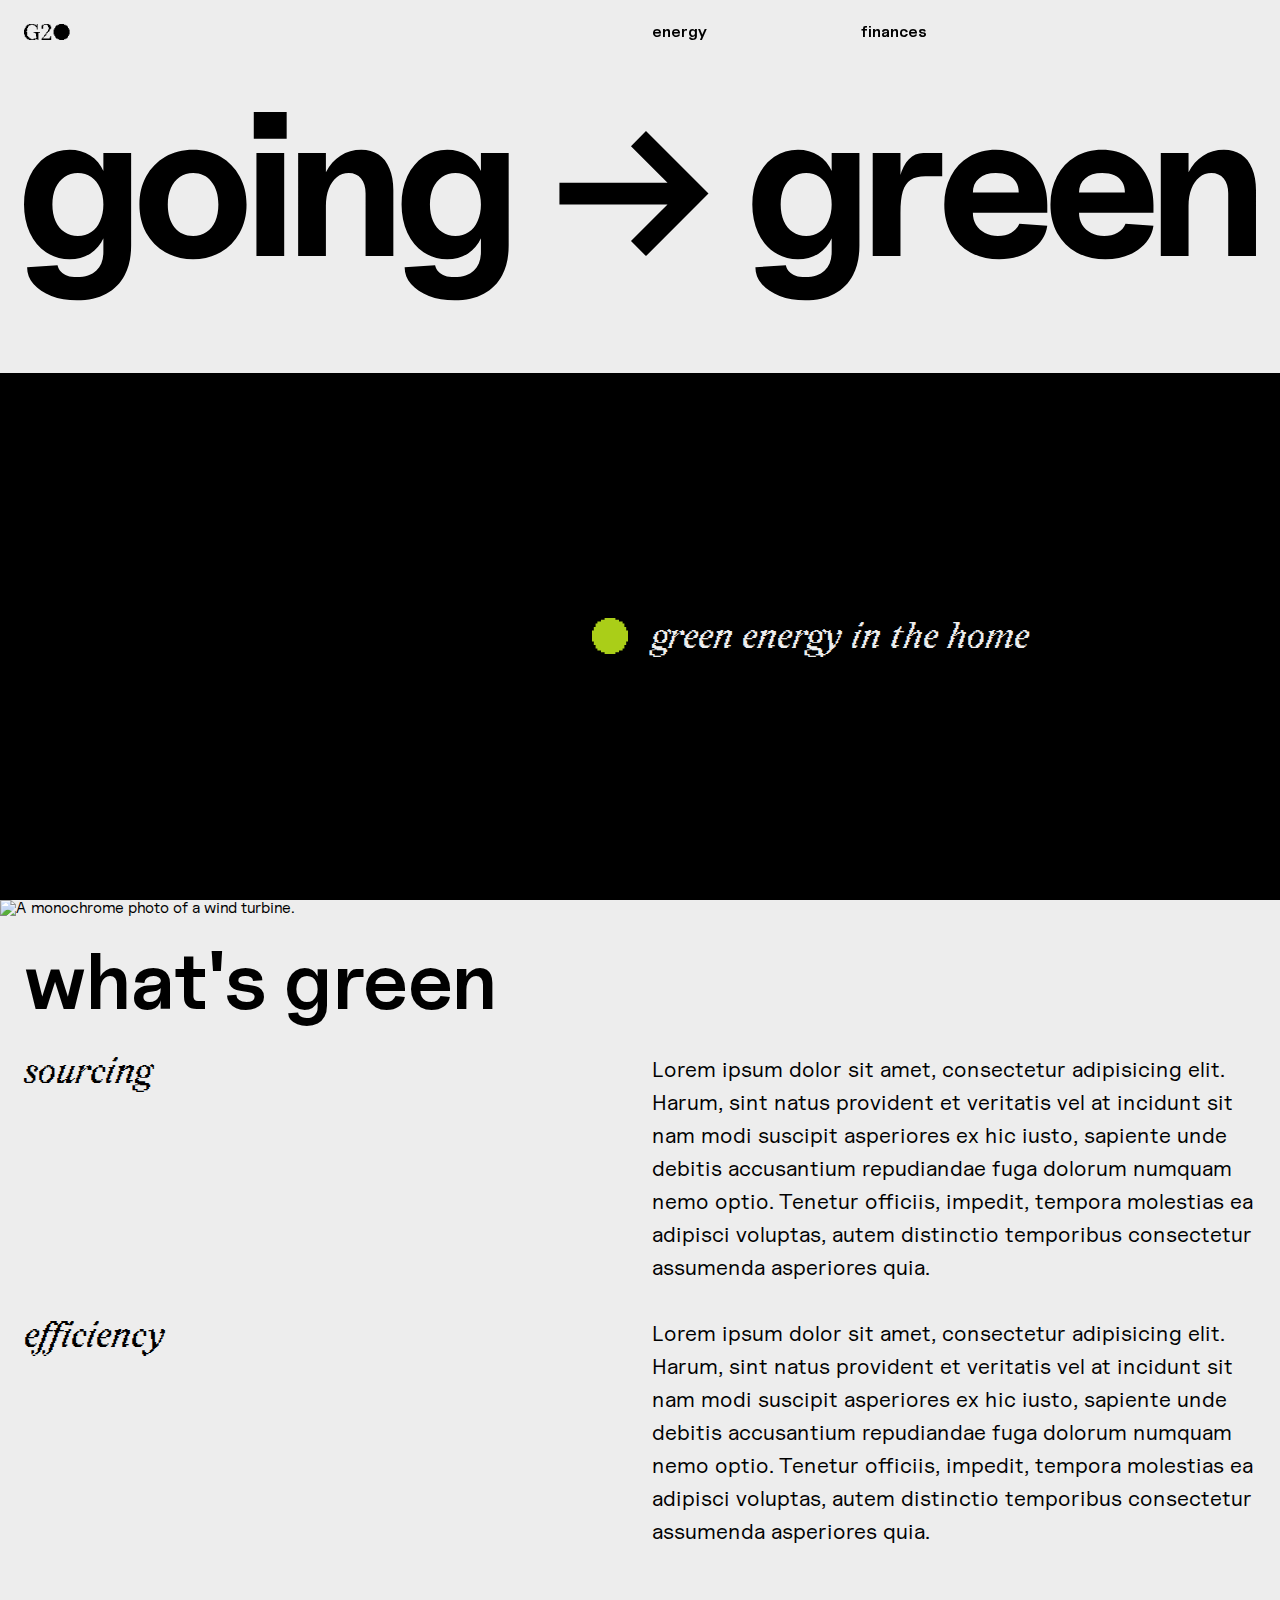
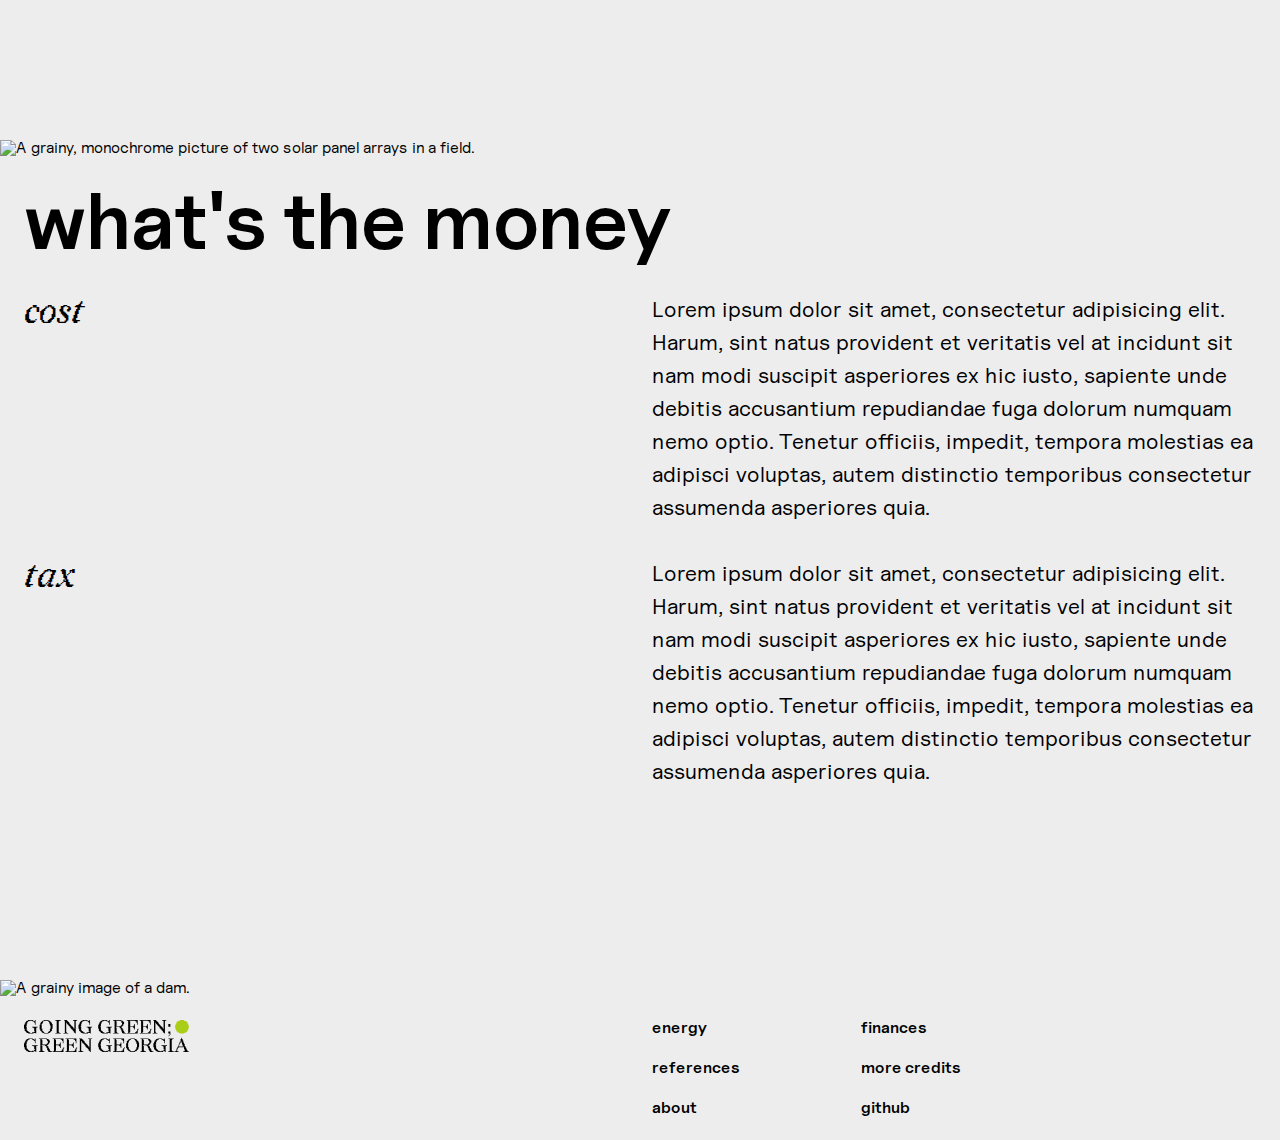
==== index.html @ 4019971b "Completed Landing Design" ====
<!DOCTYPE html>
<html lang="en">
<head>
    <meta charset="UTF-8">
    <meta http-equiv="X-UA-Compatible" content="IE=edge">
    <meta name="viewport" content="width=device-width, initial-scale=1.0">
    <link rel="shortcut icon" type="image/png" sizes="32x32" href="favicon/favicon-32.png">
    <link rel="shortcut icon" type="image/png" sizes="16x16" href="favicon/favicon-16.png">
    <link rel="shortcut icon" href="favicon/favicon.ico" type="image/x-icon">
    <link rel="stylesheet" href="style.css">
    <title>G2</title>
</head>
<body>
    <header>
        <nav>
            <ul role="list">
                <li>
                    <div><a href="index.html">
                        <span class="visually-hidden">G2</span>
                        <svg width="57" height="20" viewBox="0 0 57 20" fill="none" xmlns="http://www.w3.org/2000/svg" class="nav-logo nav-fixed">
                            <path d="M44 0H50V1H52V2H54V3H55V5H56V7H57V13H56V15H55V17H54V18H52V19H50V20H44V19H42V18H40V17H39V15H38V13H37V7H38V5H39V3H40V2H42V1H44V0Z" fill="black"/>
                            <path d="M14.0055 19V20H6.00236V19H4.00158V18H3.00118V17H2.00079V16H1.00039V13H0V7H1.00039V5H2.00079V3H3.00118V2H4.00158V1H6.00236V0H13.0051V1H15.0059V2H16.0063V0H17.0067V7H16.0063V4H15.0059V3H14.0055V2H12.0047V1H8.00315V2H6.00236V3H5.00197V5H4.00158V9H3.00118V10H4.00158V15H5.00197V16H6.00236V17H7.00276V18H9.00355V19H12.0047V18H15.0059V17H16.0063V16H15.0059V12H14.0055V11H12.0047V10H20.0079V11H18.0071V20H17.0067V19H14.0055Z" fill="black"/>
                            <path d="M34 15V20H21.9953V18H22.9957V17H23.9961V16H24.9965V14H25.9968V13H26.9972V12H27.9976V10H28.998V9H29.9984V7H30.9988V4H29.9984V2H28.998V1H24.9965V2H23.9961V6H21.9953V2H22.9957V1H24.9965V0H30.9988V1H32.9996V3H34V6H32.9996V7H31.9992V9H30.9988V10H29.9984V11H28.998V12H27.9976V14H26.9972V15H25.9968V16H24.9965V17H23.9961V18H31.9992V17H32.9996V15H34Z" fill="black"/>
                        </svg>
                    </a></div>
                </li>
                <li>
                    <div><a href="energy/index.html" class="nav-link nav-fixed">energy</a></div>
                </li>
                <li>
                    <div><a href="finances/index.html" class="nav-link nav-fixed">finances</a></div>
                </li>
            </ul>
        </nav>
    </header>
    <main>
        <section class="hero">
            <div class="landing-hero-heading">
                <h1 class="visually-hidden">going green</h1>
                <svg width="1552" height="238" viewBox="0 0 1552 238" fill="none" xmlns="http://www.w3.org/2000/svg">
                    <path d="M66.5637 237.246C54.6495 237.246 43.9441 235.433 34.4473 231.807C24.9506 228.181 17.4395 223.174 11.9141 216.785C6.5614 210.569 3.88504 203.49 3.88504 195.547L42.2174 192.957C43.0808 196.41 44.5484 199.173 46.6205 201.245C48.6925 203.49 51.3688 205.13 54.6495 206.166C57.9302 207.375 61.9016 207.979 66.5637 207.979C77.0964 207.979 85.2982 205.216 91.1689 199.691C97.0396 194.166 99.975 186.309 99.975 176.122V51.8005H134.94V168.352C134.94 182.856 132.264 195.202 126.911 205.389C121.559 215.749 113.788 223.606 103.601 228.958C93.4136 234.484 81.0678 237.246 66.5637 237.246ZM57.4986 185.446C46.4478 185.446 36.5194 182.51 27.7133 176.64C19.0799 170.769 12.2595 162.567 7.25207 152.035C2.41736 141.502 0 129.674 0 116.551C0 103.256 2.41736 91.4279 7.25207 81.0678C12.2595 70.535 19.0799 62.3333 27.7133 56.4626C36.5194 50.5918 46.4478 47.6565 57.4986 47.6565C67.3407 47.6565 75.9741 50.0738 83.3988 54.9085C90.8236 59.5706 96.5216 66.391 100.493 75.3698C104.464 84.1758 106.45 94.4496 106.45 106.191V126.911C106.45 138.653 104.464 149.013 100.493 157.992C96.5216 166.798 90.8236 173.618 83.3988 178.453C75.9741 183.115 67.3407 185.446 57.4986 185.446ZM67.8587 156.179C74.2474 156.179 79.8591 154.538 84.6938 151.258C89.5286 147.977 93.2409 143.315 95.8309 137.271C98.5936 131.228 99.975 124.321 99.975 116.551C99.975 108.781 98.5936 101.874 95.8309 95.831C93.2409 89.7876 89.5286 85.1255 84.6938 81.8448C79.8591 78.5641 74.2474 76.9238 67.8587 76.9238C61.4699 76.9238 55.8582 78.5641 51.0235 81.8448C46.1888 85.1255 42.3901 89.7876 39.6274 95.831C37.0374 101.874 35.7424 108.781 35.7424 116.551C35.7424 124.321 37.0374 131.228 39.6274 137.271C42.3901 143.315 46.1888 147.977 51.0235 151.258C55.8582 154.538 61.4699 156.179 67.8587 156.179Z" fill="black"/>
                    <path d="M212.985 185.446C200.035 185.446 188.38 182.51 178.02 176.64C167.832 170.769 159.803 162.654 153.932 152.294C148.234 141.761 145.385 129.847 145.385 116.551C145.385 103.256 148.234 91.4279 153.932 81.0678C159.803 70.535 167.832 62.3333 178.02 56.4626C188.38 50.5918 200.035 47.6565 212.985 47.6565C225.935 47.6565 237.504 50.5918 247.691 56.4626C257.879 62.3333 265.822 70.535 271.52 81.0678C277.39 91.4279 280.326 103.256 280.326 116.551C280.326 129.847 277.39 141.761 271.52 152.294C265.822 162.654 257.879 170.769 247.691 176.64C237.504 182.51 225.935 185.446 212.985 185.446ZM212.985 156.179C219.374 156.179 224.986 154.538 229.82 151.258C234.655 147.977 238.367 143.401 240.957 137.53C243.547 131.487 244.842 124.494 244.842 116.551C244.842 104.464 241.907 94.8813 236.036 87.8019C230.338 80.5498 222.655 76.9238 212.985 76.9238C206.596 76.9238 200.985 78.5641 196.15 81.8448C191.315 85.1255 187.603 89.7876 185.013 95.831C182.423 101.702 181.128 108.608 181.128 116.551C181.128 128.638 183.977 138.307 189.675 145.559C195.546 152.639 203.316 156.179 212.985 156.179Z" fill="black"/>
                    <path d="M292.802 51.8005H327.768V181.302H292.802V51.8005ZM289.435 0H330.876V33.6703H289.435V0Z" fill="black"/>
                    <path d="M430.294 102.824C430.294 94.7086 428.395 88.4062 424.596 83.9168C420.798 79.2548 415.617 76.9238 409.056 76.9238C403.358 76.9238 398.351 78.6505 394.034 82.1038C389.717 85.5572 386.35 90.3919 383.933 96.608C381.515 102.824 380.307 110.076 380.307 118.364L373.573 105.414C373.573 94.5359 375.817 84.6938 380.307 75.8878C384.796 67.0817 390.926 60.1749 398.696 55.1676C406.466 50.1602 415.186 47.6565 424.855 47.6565C433.316 47.6565 440.568 49.6422 446.611 53.6135C452.655 57.5849 457.231 63.4556 460.339 71.2257C463.619 78.8231 465.26 87.9745 465.26 98.68V181.302H430.294V102.824ZM345.341 51.8005H380.307V181.302H345.341V51.8005Z" fill="black"/>
                    <path d="M542.185 237.246C530.271 237.246 519.566 235.433 510.069 231.807C500.572 228.181 493.061 223.174 487.536 216.785C482.183 210.569 479.507 203.49 479.507 195.547L517.839 192.957C518.703 196.41 520.17 199.173 522.242 201.245C524.314 203.49 526.991 205.13 530.271 206.166C533.552 207.375 537.523 207.979 542.185 207.979C552.718 207.979 560.92 205.216 566.791 199.691C572.661 194.166 575.597 186.309 575.597 176.122V51.8005H610.562V168.352C610.562 182.856 607.886 195.202 602.533 205.389C597.18 215.749 589.41 223.606 579.223 228.958C569.035 234.484 556.69 237.246 542.185 237.246ZM533.12 185.446C522.07 185.446 512.141 182.51 503.335 176.64C494.702 170.769 487.881 162.567 482.874 152.035C478.039 141.502 475.622 129.674 475.622 116.551C475.622 103.256 478.039 91.4279 482.874 81.0678C487.881 70.535 494.702 62.3333 503.335 56.4626C512.141 50.5918 522.07 47.6565 533.12 47.6565C542.962 47.6565 551.596 50.0738 559.021 54.9085C566.445 59.5706 572.143 66.391 576.115 75.3698C580.086 84.1758 582.072 94.4496 582.072 106.191V126.911C582.072 138.653 580.086 149.013 576.115 157.992C572.143 166.798 566.445 173.618 559.021 178.453C551.596 183.115 542.962 185.446 533.12 185.446ZM543.48 156.179C549.869 156.179 555.481 154.538 560.316 151.258C565.15 147.977 568.863 143.315 571.453 137.271C574.215 131.228 575.597 124.321 575.597 116.551C575.597 108.781 574.215 101.874 571.453 95.831C568.863 89.7876 565.15 85.1255 560.316 81.8448C555.481 78.5641 549.869 76.9238 543.48 76.9238C537.092 76.9238 531.48 78.5641 526.645 81.8448C521.81 85.1255 518.012 89.7876 515.249 95.831C512.659 101.874 511.364 108.781 511.364 116.551C511.364 124.321 512.659 131.228 515.249 137.271C518.012 143.315 521.81 147.977 526.645 151.258C531.48 154.538 537.092 156.179 543.48 156.179Z" fill="black"/>
                    <path d="M764.635 162.395L843.113 84.1758V121.472L764.635 42.9944L783.543 24.0872L862.279 102.824L783.543 181.561L764.635 162.395ZM674.503 89.0969H840.005V116.551H674.503V89.0969Z" fill="black"/>
                    <path d="M984.05 237.246C972.136 237.246 961.43 235.433 951.934 231.807C942.437 228.181 934.926 223.174 929.4 216.785C924.048 210.569 921.371 203.49 921.371 195.547L959.704 192.957C960.567 196.41 962.035 199.173 964.107 201.245C966.179 203.49 968.855 205.13 972.136 206.166C975.416 207.375 979.388 207.979 984.05 207.979C994.583 207.979 1002.78 205.216 1008.66 199.691C1014.53 194.166 1017.46 186.309 1017.46 176.122V51.8005H1052.43V168.352C1052.43 182.856 1049.75 195.202 1044.4 205.389C1039.04 215.749 1031.27 223.606 1021.09 228.958C1010.9 234.484 998.554 237.246 984.05 237.246ZM974.985 185.446C963.934 185.446 954.006 182.51 945.199 176.64C936.566 170.769 929.746 162.567 924.738 152.035C919.904 141.502 917.486 129.674 917.486 116.551C917.486 103.256 919.904 91.4279 924.738 81.0678C929.746 70.535 936.566 62.3333 945.199 56.4626C954.006 50.5918 963.934 47.6565 974.985 47.6565C984.827 47.6565 993.46 50.0738 1000.89 54.9085C1008.31 59.5706 1014.01 66.391 1017.98 75.3698C1021.95 84.1758 1023.94 94.4496 1023.94 106.191V126.911C1023.94 138.653 1021.95 149.013 1017.98 157.992C1014.01 166.798 1008.31 173.618 1000.89 178.453C993.46 183.115 984.827 185.446 974.985 185.446ZM985.345 156.179C991.734 156.179 997.345 154.538 1002.18 151.258C1007.01 147.977 1010.73 143.315 1013.32 137.271C1016.08 131.228 1017.46 124.321 1017.46 116.551C1017.46 108.781 1016.08 101.874 1013.32 95.831C1010.73 89.7876 1007.01 85.1255 1002.18 81.8448C997.345 78.5641 991.734 76.9238 985.345 76.9238C978.956 76.9238 973.344 78.5641 968.51 81.8448C963.675 85.1255 959.876 89.7876 957.114 95.831C954.523 101.874 953.229 108.781 953.229 116.551C953.229 124.321 954.523 131.228 957.114 137.271C959.876 143.315 963.675 147.977 968.51 151.258C973.344 154.538 978.956 156.179 985.345 156.179Z" fill="black"/>
                    <path d="M1069.17 51.8005H1104.14V99.975L1099.47 117.846C1099.47 103.687 1100.77 91.6869 1103.36 81.8448C1105.95 72.0027 1109.75 64.578 1114.76 59.5706C1119.76 54.3905 1125.81 51.8005 1132.89 51.8005H1156.71V81.0678H1135.48C1127.71 81.0678 1121.49 82.6218 1116.83 85.7299C1112.34 88.6652 1109.06 93.4999 1106.99 100.234C1105.09 106.795 1104.14 115.86 1104.14 127.429V181.302H1069.17V51.8005Z" fill="black"/>
                    <path d="M1228.49 185.446C1214.85 185.446 1202.77 182.597 1192.23 176.899C1181.87 171.201 1173.76 163.172 1167.89 152.812C1162.19 142.279 1159.34 130.192 1159.34 116.551C1159.34 103.083 1162.1 91.1689 1167.63 80.8088C1173.15 70.276 1180.84 62.1606 1190.68 56.4626C1200.52 50.5918 1211.74 47.6565 1224.35 47.6565C1237.13 47.6565 1248.35 50.5918 1258.02 56.4626C1267.86 62.1606 1275.46 70.276 1280.81 80.8088C1286.34 91.3416 1289.1 103.428 1289.1 117.069V126.911H1195.34C1195.34 132.609 1196.64 137.703 1199.23 142.192C1201.99 146.509 1205.79 149.962 1210.62 152.553C1215.46 154.97 1220.9 156.179 1226.94 156.179C1233.33 156.179 1238.94 154.797 1243.77 152.035C1248.61 149.272 1251.98 145.473 1253.88 140.638L1289.1 143.228C1287.2 155.833 1280.64 166.021 1269.42 173.791C1258.37 181.561 1244.72 185.446 1228.49 185.446ZM1253.1 101.529C1253.1 96.349 1251.98 91.9459 1249.73 88.3199C1247.49 84.5212 1244.21 81.6722 1239.89 79.7728C1235.57 77.8735 1230.39 76.9238 1224.35 76.9238C1215.37 76.9238 1208.29 79.1685 1203.11 83.6578C1197.93 87.9745 1195.34 93.9316 1195.34 101.529H1253.1Z" fill="black"/>
                    <path d="M1362.24 185.446C1348.6 185.446 1336.52 182.597 1325.98 176.899C1315.62 171.201 1307.51 163.172 1301.64 152.812C1295.94 142.279 1293.09 130.192 1293.09 116.551C1293.09 103.083 1295.85 91.1689 1301.38 80.8088C1306.9 70.276 1314.59 62.1606 1324.43 56.4626C1334.27 50.5918 1345.5 47.6565 1358.1 47.6565C1370.88 47.6565 1382.1 50.5918 1391.77 56.4626C1401.61 62.1606 1409.21 70.276 1414.56 80.8088C1420.09 91.3416 1422.85 103.428 1422.85 117.069V126.911H1329.09C1329.09 132.609 1330.39 137.703 1332.98 142.192C1335.74 146.509 1339.54 149.962 1344.37 152.553C1349.21 154.97 1354.65 156.179 1360.69 156.179C1367.08 156.179 1372.69 154.797 1377.53 152.035C1382.36 149.272 1385.73 145.473 1387.63 140.638L1422.85 143.228C1420.95 155.833 1414.39 166.021 1403.17 173.791C1392.12 181.561 1378.48 185.446 1362.24 185.446ZM1386.85 101.529C1386.85 96.349 1385.73 91.9459 1383.48 88.3199C1381.24 84.5212 1377.96 81.6722 1373.64 79.7728C1369.32 77.8735 1364.14 76.9238 1358.1 76.9238C1349.12 76.9238 1342.04 79.1685 1336.86 83.6578C1331.68 87.9745 1329.09 93.9316 1329.09 101.529H1386.85Z" fill="black"/>
                    <path d="M1517.03 102.824C1517.03 94.7086 1515.14 88.4062 1511.34 83.9168C1507.54 79.2548 1502.36 76.9238 1495.8 76.9238C1490.1 76.9238 1485.09 78.6505 1480.77 82.1038C1476.46 85.5572 1473.09 90.3919 1470.67 96.608C1468.26 102.824 1467.05 110.076 1467.05 118.364L1460.31 105.414C1460.31 94.5359 1462.56 84.6938 1467.05 75.8878C1471.54 67.0817 1477.67 60.1749 1485.44 55.1676C1493.21 50.1602 1501.93 47.6565 1511.6 47.6565C1520.06 47.6565 1527.31 49.6422 1533.35 53.6135C1539.4 57.5849 1543.97 63.4556 1547.08 71.2257C1550.36 78.8231 1552 87.9745 1552 98.68V181.302H1517.03V102.824ZM1432.08 51.8005H1467.05V181.302H1432.08V51.8005Z" fill="black"/>
                </svg>
            </div>
            <div class="landing-hero-aside">
                <div class="landing-hero-aside-content">
                    <div>
                        <svg width="20" height="20" viewBox="0 0 20 20" fill="none" xmlns="http://www.w3.org/2000/svg" class="hero-logo-small">
                            <path d="M7 0H13V1H15V2H17V3H18V5H19V7H20V13H19V15H18V17H17V18H15V19H13V20H7V19H5V18H3V17H2V15H1V13H0V7H1V5H2V3H3V2H5V1H7V0Z" fill="#AACE18"/>
                        </svg>
                    </div>
                    <div>
                        <h3>green energy in the home</h3>
                    </div>
                </div>
            </div>
        </section>
        <img src="https://images.unsplash.com/photo-1510524335095-4c8fff293074?ixlib=rb-4.0.3&ixid=M3wxMjA3fDB8MHxwaG90by1wYWdlfHx8fGVufDB8fHx8fA%3D%3D&auto=format&fit=crop&w=1773&q=80" alt="A monochrome photo of a wind turbine.">
        <section class="landing-text-section">
            <h2>what's green</h2>
            <div>
                <h3>sourcing</h3>
                <p>Lorem ipsum dolor sit amet, consectetur adipisicing elit. Harum, sint natus provident et veritatis vel at incidunt sit nam modi suscipit asperiores ex hic iusto, sapiente unde debitis accusantium repudiandae fuga dolorum numquam nemo optio. Tenetur officiis, impedit, tempora molestias ea adipisci voluptas, autem distinctio temporibus consectetur assumenda asperiores quia.</p>
            </div>
            <div>
                <h3>efficiency</h3>
                <p>Lorem ipsum dolor sit amet, consectetur adipisicing elit. Harum, sint natus provident et veritatis vel at incidunt sit nam modi suscipit asperiores ex hic iusto, sapiente unde debitis accusantium repudiandae fuga dolorum numquam nemo optio. Tenetur officiis, impedit, tempora molestias ea adipisci voluptas, autem distinctio temporibus consectetur assumenda asperiores quia.</p>
            </div>
        </section>
        <img src="https://images.unsplash.com/photo-1569406955025-4fa63505ae17?ixlib=rb-4.0.3&ixid=M3wxMjA3fDB8MHxwaG90by1wYWdlfHx8fGVufDB8fHx8fA%3D%3D&auto=format&fit=crop&w=2059&q=80" alt="A grainy, monochrome picture of two solar panel arrays in a field.">
        <section class="landing-text-section">
            <h2>what's the money</h2>
            <div>
                <h3>cost</h3>
                <p>Lorem ipsum dolor sit amet, consectetur adipisicing elit. Harum, sint natus provident et veritatis vel at incidunt sit nam modi suscipit asperiores ex hic iusto, sapiente unde debitis accusantium repudiandae fuga dolorum numquam nemo optio. Tenetur officiis, impedit, tempora molestias ea adipisci voluptas, autem distinctio temporibus consectetur assumenda asperiores quia.</p>
            </div>
            <div>
                <h3>tax</h3>
                <p>Lorem ipsum dolor sit amet, consectetur adipisicing elit. Harum, sint natus provident et veritatis vel at incidunt sit nam modi suscipit asperiores ex hic iusto, sapiente unde debitis accusantium repudiandae fuga dolorum numquam nemo optio. Tenetur officiis, impedit, tempora molestias ea adipisci voluptas, autem distinctio temporibus consectetur assumenda asperiores quia.</p>
            </div>
        </section>
        <img src="https://images.unsplash.com/photo-1631790142147-ca140eaf68f1?ixlib=rb-4.0.3&ixid=M3wxMjA3fDB8MHxwaG90by1wYWdlfHx8fGVufDB8fHx8fA%3D%3D&auto=format&fit=crop&w=1974&q=80" alt="A grainy image of a dam.">
    </main>
    <footer>
        <div>
            <a href="index.html">
                <span class="visually-hidden">Going Green; Green Georgia</span>
                <svg width="242" height="47" viewBox="0 0 242 47" fill="none" xmlns="http://www.w3.org/2000/svg" class="footer-logo">
                    <path d="M14.0024 19.0032V20.0034H6.00102V19.0032H4.00068V18.0031H3.00051V17.0029H2.00034V16.0027H1.00017V13.0022H0V7.0012H1.00017V5.00085H2.00034V3.00051H3.00051V2.00034H4.00068V1.00017H6.00102V0H13.0022V1.00017H15.0026V2.00034H16.0027V0H17.0029V7.0012H16.0027V4.00068H15.0026V3.00051H14.0024V2.00034H12.002V1.00017H8.00137V2.00034H6.00102V3.00051H5.00085V5.00085H4.00068V9.00154H3.00051V10.0017H4.00068V15.0026H5.00085V16.0027H6.00102V17.0029H7.00119V18.0031H9.00154V19.0032H12.002V18.0031H15.0026V17.0029H16.0027V16.0027H15.0026V12.002H14.0024V11.0019H12.002V10.0017H20.0034V11.0019H18.0031V20.0034H17.0029V19.0032H14.0024Z" fill="black"/>
                    <path d="M36.0026 19.0032V20.0034H29.0014V19.0032H27.001V18.0031H26.0009V17.0029H25.0007V16.0027H24.0005V14.0024H23.0004V7.0012H24.0005V4.00068H25.0007V3.00051H26.0009V2.00034H27.001V1.00017H29.0014V0H36.0026V1.00017H38.0029V2.00034H39.0031V3.00051H40.0033V4.00068H41.0034V6.00103H42.0036V13.0022H41.0034V16.0027H40.0033V17.0029H39.0031V18.0031H38.0029V19.0032H36.0026ZM30.0016 19.0032H35.0024V18.0031H36.0026V17.0029H37.0028V16.0027H38.0029V13.0022H39.0031V8.00137H38.0029V5.00085H37.0028V3.00051H36.0026V2.00034H35.0024V1.00017H30.0016V2.00034H28.0012V4.00068H27.001V6.00103H26.0009V13.0022H27.001V16.0027H28.0012V17.0029H29.0014V18.0031H30.0016V19.0032Z" fill="black"/>
                    <path d="M54.0054 19.0032V20.0034H46.004V19.0032H48.0043V1.00017H46.004V0H54.0054V1.00017H52.005V2.00034H51.0048V18.0031H52.005V19.0032H54.0054Z" fill="black"/>
                    <path d="M65.0057 19.0032V20.0034H58.0045V19.0032H60.0049V1.00017H59.0047V0H63.0054V1.00017H64.0056V2.00034H65.0057V3.00051H66.0059V4.00068H67.0061V6.00103H68.0062V7.0012H69.0064V8.00137H70.0066V9.00154H71.0068V10.0017H72.0069V11.0019H73.0071V13.0022H74.0073V1.00017H72.0069V0H78.0079V1.00017H76.0076V20.0034H75.0074V19.0032H74.0073V18.0031H73.0071V16.0027H72.0069V15.0026H71.0068V14.0024H70.0066V13.0022H69.0064V12.002H68.0062V10.0017H67.0061V9.00154H66.0059V8.00137H65.0057V7.0012H64.0056V6.00103H63.0054V4.00068H62.0052V18.0031H63.0054V19.0032H65.0057Z" fill="black"/>
                    <path d="M93.9973 19.0032V20.0034H85.9959V19.0032H83.9956V18.0031H82.9954V17.0029H81.9952V16.0027H80.9951V13.0022H79.9949V7.0012H80.9951V5.00085H81.9952V3.00051H82.9954V2.00034H83.9956V1.00017H85.9959V0H92.9971V1.00017H94.9975V2.00034H95.9976V0H96.9978V7.0012H95.9976V4.00068H94.9975V3.00051H93.9973V2.00034H91.9969V1.00017H87.9963V2.00034H85.9959V3.00051H84.9958V5.00085H83.9956V9.00154H82.9954V10.0017H83.9956V15.0026H84.9958V16.0027H85.9959V17.0029H86.9961V18.0031H88.9964V19.0032H91.9969V18.0031H94.9975V17.0029H95.9976V16.0027H94.9975V12.002H93.9973V11.0019H91.9969V10.0017H99.9983V11.0019H97.998V20.0034H96.9978V19.0032H93.9973Z" fill="black"/>
                    <path d="M123.002 19.0032V20.0034H115.001V19.0032H113V18.0031H112V17.0029H111V16.0027H110V13.0022H109V7.0012H110V5.00085H111V3.00051H112V2.00034H113V1.00017H115.001V0H122.002V1.00017H124.002V2.00034H125.003V0H126.003V7.0012H125.003V4.00068H124.002V3.00051H123.002V2.00034H121.002V1.00017H117.001V2.00034H115.001V3.00051H114.001V5.00085H113V9.00154H112V10.0017H113V15.0026H114.001V16.0027H115.001V17.0029H116.001V18.0031H118.001V19.0032H121.002V18.0031H124.002V17.0029H125.003V16.0027H124.002V12.002H123.002V11.0019H121.002V10.0017H129.003V11.0019H127.003V20.0034H126.003V19.0032H123.002Z" fill="black"/>
                    <path d="M136.001 11.0019V18.0031H137.001V19.0032H139.002V20.0034H131V19.0032H133.001V1.00017H131V0H143.002V1.00017H145.003V2.00034H146.003V3.00051H147.003V6.00103H146.003V8.00137H145.003V9.00154H144.002V10.0017H143.002V11.0019H144.002V12.002H145.003V14.0024H146.003V16.0027H147.003V18.0031H148.003V19.0032H150.003V20.0034H145.003V19.0032H144.002V17.0029H143.002V14.0024H142.002V12.002H141.002V11.0019H140.002V10.0017H135.001V11.0019H136.001ZM136.001 9.00154H142.002V8.00137H143.002V7.0012H144.002V4.00068H143.002V2.00034H142.002V1.00017H135.001V2.00034H136.001V9.00154Z" fill="black"/>
                    <path d="M156 18.0031H155V19.0032H163.001V18.0031H165.002V16.0027H166.002V14.0024H167.002V13.0022H168.002V15.0026H167.002V20.0034H150.999V19.0032H152.999V1.00017H150.999V0H167.002V7.0012H166.002V4.00068H165.002V2.00034H163.001V1.00017H155V2.00034H156V9.00154H161.001V8.00137H162.001V6.00103H163.001V14.0024H162.001V12.002H161.001V11.0019H160.001V10.0017H156V18.0031Z" fill="black"/>
                    <path d="M174.984 18.0031H173.984V19.0032H181.986V18.0031H183.986V16.0027H184.986V14.0024H185.986V13.0022H186.986V15.0026H185.986V20.0034H169.984V19.0032H171.984V1.00017H169.984V0H185.986V7.0012H184.986V4.00068H183.986V2.00034H181.986V1.00017H173.984V2.00034H174.984V9.00154H179.985V8.00137H180.985V6.00103H181.986V14.0024H180.985V12.002H179.985V11.0019H178.985V10.0017H174.984V18.0031Z" fill="black"/>
                    <path d="M195.989 19.0032V20.0034H188.988V19.0032H190.988V1.00017H189.988V0H193.989V1.00017H194.989V2.00034H195.989V3.00051H196.989V4.00068H197.989V6.00103H198.99V7.0012H199.99V8.00137H200.99V9.00154H201.99V10.0017H202.99V11.0019H203.99V13.0022H204.991V1.00017H202.99V0H208.991V1.00017H206.991V20.0034H205.991V19.0032H204.991V18.0031H203.99V16.0027H202.99V15.0026H201.99V14.0024H200.99V13.0022H199.99V12.002H198.99V10.0017H197.989V9.00154H196.989V8.00137H195.989V7.0012H194.989V6.00103H193.989V4.00068H192.989V18.0031H193.989V19.0032H195.989Z" fill="black"/>
                    <path d="M211.978 6.00103H214.979V10.0017H211.978V6.00103ZM212.979 23.0039V24.0041H211.978V23.0039H212.979V22.0038H213.979V20.0034H211.978V17.0029H214.979V22.0038H213.979V23.0039H212.979Z" fill="black"/>
                    <path d="M14.0024 46.0065V47.0067H6.00102V46.0065H4.00068V45.0064H3.00051V44.0062H2.00034V43.006H1.00017V40.0055H0V34.0045H1.00017V32.0041H2.00034V30.0038H3.00051V29.0036H4.00068V28.0035H6.00102V27.0033H13.0022V28.0035H15.0026V29.0036H16.0027V27.0033H17.0029V34.0045H16.0027V31.004H15.0026V30.0038H14.0024V29.0036H12.002V28.0035H8.00137V29.0036H6.00102V30.0038H5.00085V32.0041H4.00068V36.0048H3.00051V37.005H4.00068V42.0059H5.00085V43.006H6.00102V44.0062H7.00119V45.0064H9.00154V46.0065H12.002V45.0064H15.0026V44.0062H16.0027V43.006H15.0026V39.0053H14.0024V38.0052H12.002V37.005H20.0034V38.0052H18.0031V47.0067H17.0029V46.0065H14.0024Z" fill="black"/>
                    <path d="M26.9912 38.0052V45.0064H27.9914V46.0065H29.9917V47.0067H21.9904V46.0065H23.9907V28.0035H21.9904V27.0033H33.9924V28.0035H35.9928V29.0036H36.9929V30.0038H37.9931V33.0043H36.9929V35.0047H35.9928V36.0048H34.9926V37.005H33.9924V38.0052H34.9926V39.0053H35.9928V41.0057H36.9929V43.006H37.9931V45.0064H38.9933V46.0065H40.9936V47.0067H35.9928V46.0065H34.9926V44.0062H33.9924V41.0057H32.9922V39.0053H31.9921V38.0052H30.9919V37.005H25.991V38.0052H26.9912ZM26.9912 36.0048H32.9922V35.0047H33.9924V34.0045H34.9926V31.004H33.9924V29.0036H32.9922V28.0035H25.991V29.0036H26.9912V36.0048Z" fill="black"/>
                    <path d="M47.0002 45.0064H46V46.0065H54.0014V45.0064H56.0017V43.006H57.0019V41.0057H58.0021V40.0055H59.0023V42.0059H58.0021V47.0067H41.9994V46.0065H43.9997V28.0035H41.9994V27.0033H58.0021V34.0045H57.0019V31.004H56.0017V29.0036H54.0014V28.0035H46V29.0036H47.0002V36.0048H52.0011V35.0047H53.0012V33.0043H54.0014V41.0057H53.0012V39.0053H52.0011V38.0052H51.0009V37.005H47.0002V45.0064Z" fill="black"/>
                    <path d="M66.0046 45.0064H65.0044V46.0065H73.0058V45.0064H75.0061V43.006H76.0063V41.0057H77.0064V40.0055H78.0066V42.0059H77.0064V47.0067H61.0037V46.0065H63.0041V28.0035H61.0037V27.0033H77.0064V34.0045H76.0063V31.004H75.0061V29.0036H73.0058V28.0035H65.0044V29.0036H66.0046V36.0048H71.0054V35.0047H72.0056V33.0043H73.0058V41.0057H72.0056V39.0053H71.0054V38.0052H70.0052V37.005H66.0046V45.0064Z" fill="black"/>
                    <path d="M87.0093 46.0065V47.0067H80.0081V46.0065H82.0084V28.0035H81.0082V27.0033H85.0089V28.0035H86.0091V29.0036H87.0093V30.0038H88.0094V31.004H89.0096V33.0043H90.0098V34.0045H91.0099V35.0047H92.0101V36.0048H93.0103V37.005H94.0105V38.0052H95.0106V40.0055H96.0108V28.0035H94.0105V27.0033H100.011V28.0035H98.0111V47.0067H97.011V46.0065H96.0108V45.0064H95.0106V43.006H94.0105V42.0059H93.0103V41.0057H92.0101V40.0055H91.0099V39.0053H90.0098V37.005H89.0096V36.0048H88.0094V35.0047H87.0093V34.0045H86.0091V33.0043H85.0089V31.004H84.0088V45.0064H85.0089V46.0065H87.0093Z" fill="black"/>
                    <path d="M123.005 46.0065V47.0067H115.004V46.0065H113.004V45.0064H112.003V44.0062H111.003V43.006H110.003V40.0055H109.003V34.0045H110.003V32.0041H111.003V30.0038H112.003V29.0036H113.004V28.0035H115.004V27.0033H122.005V28.0035H124.006V29.0036H125.006V27.0033H126.006V34.0045H125.006V31.004H124.006V30.0038H123.005V29.0036H121.005V28.0035H117.004V29.0036H115.004V30.0038H114.004V32.0041H113.004V36.0048H112.003V37.005H113.004V42.0059H114.004V43.006H115.004V44.0062H116.004V45.0064H118.005V46.0065H121.005V45.0064H124.006V44.0062H125.006V43.006H124.006V39.0053H123.005V38.0052H121.005V37.005H129.006V38.0052H127.006V47.0067H126.006V46.0065H123.005Z" fill="black"/>
                    <path d="M135.994 45.0064H134.994V46.0065H142.995V45.0064H144.996V43.006H145.996V41.0057H146.996V40.0055H147.996V42.0059H146.996V47.0067H130.993V46.0065H132.994V28.0035H130.993V27.0033H146.996V34.0045H145.996V31.004H144.996V29.0036H142.995V28.0035H134.994V29.0036H135.994V36.0048H140.995V35.0047H141.995V33.0043H142.995V41.0057H141.995V39.0053H140.995V38.0052H139.995V37.005H135.994V45.0064Z" fill="black"/>
                    <path d="M163 46.0065V47.0067H155.999V46.0065H153.998V45.0064H152.998V44.0062H151.998V43.006H150.998V41.0057H149.998V34.0045H150.998V31.004H151.998V30.0038H152.998V29.0036H153.998V28.0035H155.999V27.0033H163V28.0035H165V29.0036H166V30.0038H167.001V31.004H168.001V33.0043H169.001V40.0055H168.001V43.006H167.001V44.0062H166V45.0064H165V46.0065H163ZM156.999 46.0065H162V45.0064H163V44.0062H164V43.006H165V40.0055H166V35.0047H165V32.0041H164V30.0038H163V29.0036H162V28.0035H156.999V29.0036H154.999V31.004H153.998V33.0043H152.998V40.0055H153.998V43.006H154.999V44.0062H155.999V45.0064H156.999V46.0065Z" fill="black"/>
                    <path d="M176.012 38.0052V45.0064H177.012V46.0065H179.013V47.0067H171.011V46.0065H173.012V28.0035H171.011V27.0033H183.013V28.0035H185.014V29.0036H186.014V30.0038H187.014V33.0043H186.014V35.0047H185.014V36.0048H184.014V37.005H183.013V38.0052H184.014V39.0053H185.014V41.0057H186.014V43.006H187.014V45.0064H188.014V46.0065H190.015V47.0067H185.014V46.0065H184.014V44.0062H183.013V41.0057H182.013V39.0053H181.013V38.0052H180.013V37.005H175.012V38.0052H176.012ZM176.012 36.0048H182.013V35.0047H183.013V34.0045H184.014V31.004H183.013V29.0036H182.013V28.0035H175.012V29.0036H176.012V36.0048Z" fill="black"/>
                    <path d="M204.018 46.0065V47.0067H196.017V46.0065H194.016V45.0064H193.016V44.0062H192.016V43.006H191.016V40.0055H190.016V34.0045H191.016V32.0041H192.016V30.0038H193.016V29.0036H194.016V28.0035H196.017V27.0033H203.018V28.0035H205.018V29.0036H206.018V27.0033H207.019V34.0045H206.018V31.004H205.018V30.0038H204.018V29.0036H202.018V28.0035H198.017V29.0036H196.017V30.0038H195.017V32.0041H194.016V36.0048H193.016V37.005H194.016V42.0059H195.017V43.006H196.017V44.0062H197.017V45.0064H199.017V46.0065H202.018V45.0064H205.018V44.0062H206.018V43.006H205.018V39.0053H204.018V38.0052H202.018V37.005H210.019V38.0052H208.019V47.0067H207.019V46.0065H204.018Z" fill="black"/>
                    <path d="M220.007 46.0065V47.0067H212.006V46.0065H214.006V28.0035H212.006V27.0033H220.007V28.0035H218.007V29.0036H217.007V45.0064H218.007V46.0065H220.007Z" fill="black"/>
                    <path d="M226.997 46.0065V47.0067H220.996V46.0065H222.997V45.0064H223.997V42.0059H224.997V40.0055H225.997V38.0052H226.997V36.0048H227.998V33.0043H228.998V31.004H229.998V28.0035H230.998V26.0031H231.998V28.0035H232.998V30.0038H233.999V33.0043H234.999V35.0047H235.999V38.0052H236.999V40.0055H237.999V42.0059H238.999V44.0062H240V46.0065H242V47.0067H233.999V46.0065H235.999V43.006H234.999V40.0055H226.997V41.0057H225.997V43.006H224.997V46.0065H226.997ZM230.998 31.004H229.998V34.0045H228.998V36.0048H227.998V38.0052H226.997V39.0053H233.999V38.0052H232.998V36.0048H231.998V33.0043H230.998V31.004Z" fill="black"/>
                    <path d="M229 0H235V1H237V2H239V3H240V5H241V7H242V13H241V15H240V17H239V18H237V19H235V20H229V19H227V18H225V17H224V15H223V13H222V7H223V5H224V3H225V2H227V1H229V0Z" fill="#AACE18"/>
                </svg>
            </a>
        </div>
        <div>
            <nav>
                <ul>
                    <li><a href="energy/index.html" class = "nav-link">energy</a></li>
                    <li><a href="finances/index.html" class = "nav-link">finances</a></li>
                    <li><a href="references/index.html" class = "nav-link">references</a></li>
                    <li><a href="credits/index.html" class = "nav-link">more credits</a></li>
                    <li><a href="about/index.html" class = "nav-link">about</a></li>
                    <li><a href="https://github.com/nguyentylern/G2" class = "nav-link">github</a></li>
                </ul>
            </nav>
        </div>
    </footer>
</body>
</html>
---- style.css ----
@import "fonts.css";

/* reset */

*,
*::before,
*::after {
    box-sizing: border-box;
}

* {
    margin: 0;
    padding: 0;
    font: inherit;
    text-decoration: inherit;
}

html {
    overflow-x: hidden;
}

body {
    line-height: 1;
    -webkit-font-smoothing: antialiased;
}

img, picture, video, canvas, svg {
    display: block;
    max-width: 100%;
}

svg {
    height: auto;
    width: 100%;
}

input, button, textarea, select {
    font: inherit;
}

p, h1, h2, h3, h4, h5, h6 {
    overflow-wrap: break-word;
}

/* sr_only */

.visually-hidden:not(:focus):not(:active) {
    clip: rect(0 0 0 0); 
    clip-path: inset(50%);
    height: 1px;
    overflow: hidden;
    position: absolute;
    white-space: nowrap; 
    width: 1px;
}

/* variables */

:root {
    --clr-background: hsl(0 0% 93%);
    --clr-foreground: hsl(0 0% 0%);
    --clr-accent: hsl(72 79% 45%);

    --fw-uncut-thin: 300;
    --fw-uncut-regular: 400;
    --fw-uncut-bold: 600;
    --fw-redaction-regular: normal;
    --fw-redaction-bold: bold;

    --fs-300: 5rem;
    --fs-200: 2.25rem;
    --fs-150: 1.375rem;
    --fs-100: 1rem;
    --fs-075: 0.75rem;

    --dm_0100: 1.5rem;
    --dm_0200: 3rem;
    --dm_0300: 4.5rem;
    --dm_1200: 12rem;
}

/* typography media */

@media (width < 32rem) {
    html {
        font-size: 87.5%;
    }
}

/* basic style */

html {
    font-family: 'Uncut Sans', sans-serif;
    font-weight: var(--fw-uncut-regular);
    font-style: normal;

    background-color: var(--clr-background);
    color: var(--clr-foreground);
}

@supports (font-variation-settings: normal) {
    html {
        font-family: 'Uncut Sans Var', sans-serif;
        font-weight: var(--fw-uncut-regular);
        font-style: normal;
    }
}

/* header nav */

header nav {
    padding: var(--dm_0100) var(--dm_0100) calc(var(--fs-100) + var(--dm_0100));
}

header nav ul {
    list-style: none;
    display: grid;
    grid-template-columns: repeat(6, 1fr);
    gap: var(--dm_0100);
}

header nav ul :first-child {
    grid-column: 1 / 4;
}

.nav-logo {
    height: var(--fs-100);
    width: auto;
}

a:has(.nav-logo):focus {
    outline: 1px solid var(--clr-accent);
}

.nav-fixed {
    position: fixed;
}

@supports (mix-blend-mode: difference) {
    .nav-fixed {
        mix-blend-mode: difference;
        color: var(--clr-background);
    }
    
    .nav-fixed * {
        fill: var(--clr-background);
    }
}

.nav-link {
    font-weight: var(--fw-uncut-bold);
}

@media (width < 32rem) {
    header nav ul {
        grid-template-columns: repeat(3, 1fr);
    }

    header nav ul :first-child {
        grid-column: 1 / 2;
    }
}

/* landing hero */

.hero {
    height: calc(100vh - calc(calc(var(--dm_0100) * 2) + var(--fs-100)));
    display: grid;
    grid-template-rows: auto 1fr;
}

.landing-hero-heading {
    padding: var(--dm_0200) var(--dm_0100) var(--dm_0300);
}

.landing-hero-aside {
    background-color: var(--clr-foreground);
    display: grid;
    place-content: center;
}

.landing-hero-aside-content {
    display: grid;
    grid-template-columns: repeat(2, 1fr);
    gap: var(--dm_0100);
}

.landing-hero-aside-content > * {
    display: flex;
}

.landing-hero-aside-content > *:first-child {
    justify-content: end;
}

.landing-hero-aside-content > *:nth-child(2) {
    justify-content: start;
}

.landing-hero-aside-content .hero-logo-small {
    height: var(--fs-200);
    width: var(--fs-200);
}

.landing-hero-aside-content h3 {
    font-family: "Redaction", serif;
    font-style: italic;
    font-size: var(--fs-200);
    color: var(--clr-background);
}

@media (width < 64rem) {
    .landing-hero-aside {
        align-content: center;
        justify-content: start;
        padding: var(--dm_0100);
    }

    .landing-hero-aside-content {
        grid-template-columns: repeat(2, auto);
    }
}

@media (width < 32rem) {
    .landing-hero-aside {
        place-content: center;
    }

    .landing-hero-aside-content {
        grid-template-columns: 1fr;
        justify-items: center;
        text-align: center;
    }
}

/* landing text stuff */

.landing-text-section {
    --_line-height: 1.5;
    --_gap: calc(var(--fs-150) * var(--_line-height));
    padding: var(--dm_0100) var(--dm_0100) var(--dm_1200);
}

.landing-text-section > :not(:first-child) {
    margin-block-start: var(--_gap);
}

.landing-text-section h2 {
    font-size: var(--fs-300);
    font-weight: var(--fw-uncut-bold);
}

.landing-text-section h3 {
    font-family: "Redaction", serif;
    font-style: italic;
    font-size: var(--fs-200);
}

.landing-text-section p {
    font-size: var(--fs-150);
    line-height: var(--_line-height);
}

.landing-text-section div {
    display: grid;
    grid-template-columns: repeat(2, 1fr);
    gap: var(--dm_0100);
}

@media (width < 56rem) {
    .landing-text-section div {
        display: block;
    }

    .landing-text-section h3 + p {
        margin-block-start: var(--_gap);
    }
}

/* footer */

footer {
    display: grid;
    grid-template-columns: repeat(2, 1fr);
    gap: var(--dm_0100);
    padding: var(--dm_0100);
}

footer nav ul {
    list-style: none;
    display: grid;
    grid-template-columns: repeat(3, 1fr);
    gap: var(--dm_0100);
}

footer nav ul :nth-child(2n) {
    grid-column: span 2;
}

footer a {
    color: var(--clr-foreground);
}

.footer-logo {
    height: calc(var(--fs-100) * 2);
    width: auto;
}

@media (width < 40rem) {
    footer {
        display: block;
    }

    footer nav ul {
        grid-template-columns: repeat(2, 1fr)
    }

    footer nav ul :nth-child(2n) {
        grid-column: span 1;
        text-align: right;
    }

    footer div + div {
        margin-block-start: var(--dm_0300);
    }
}
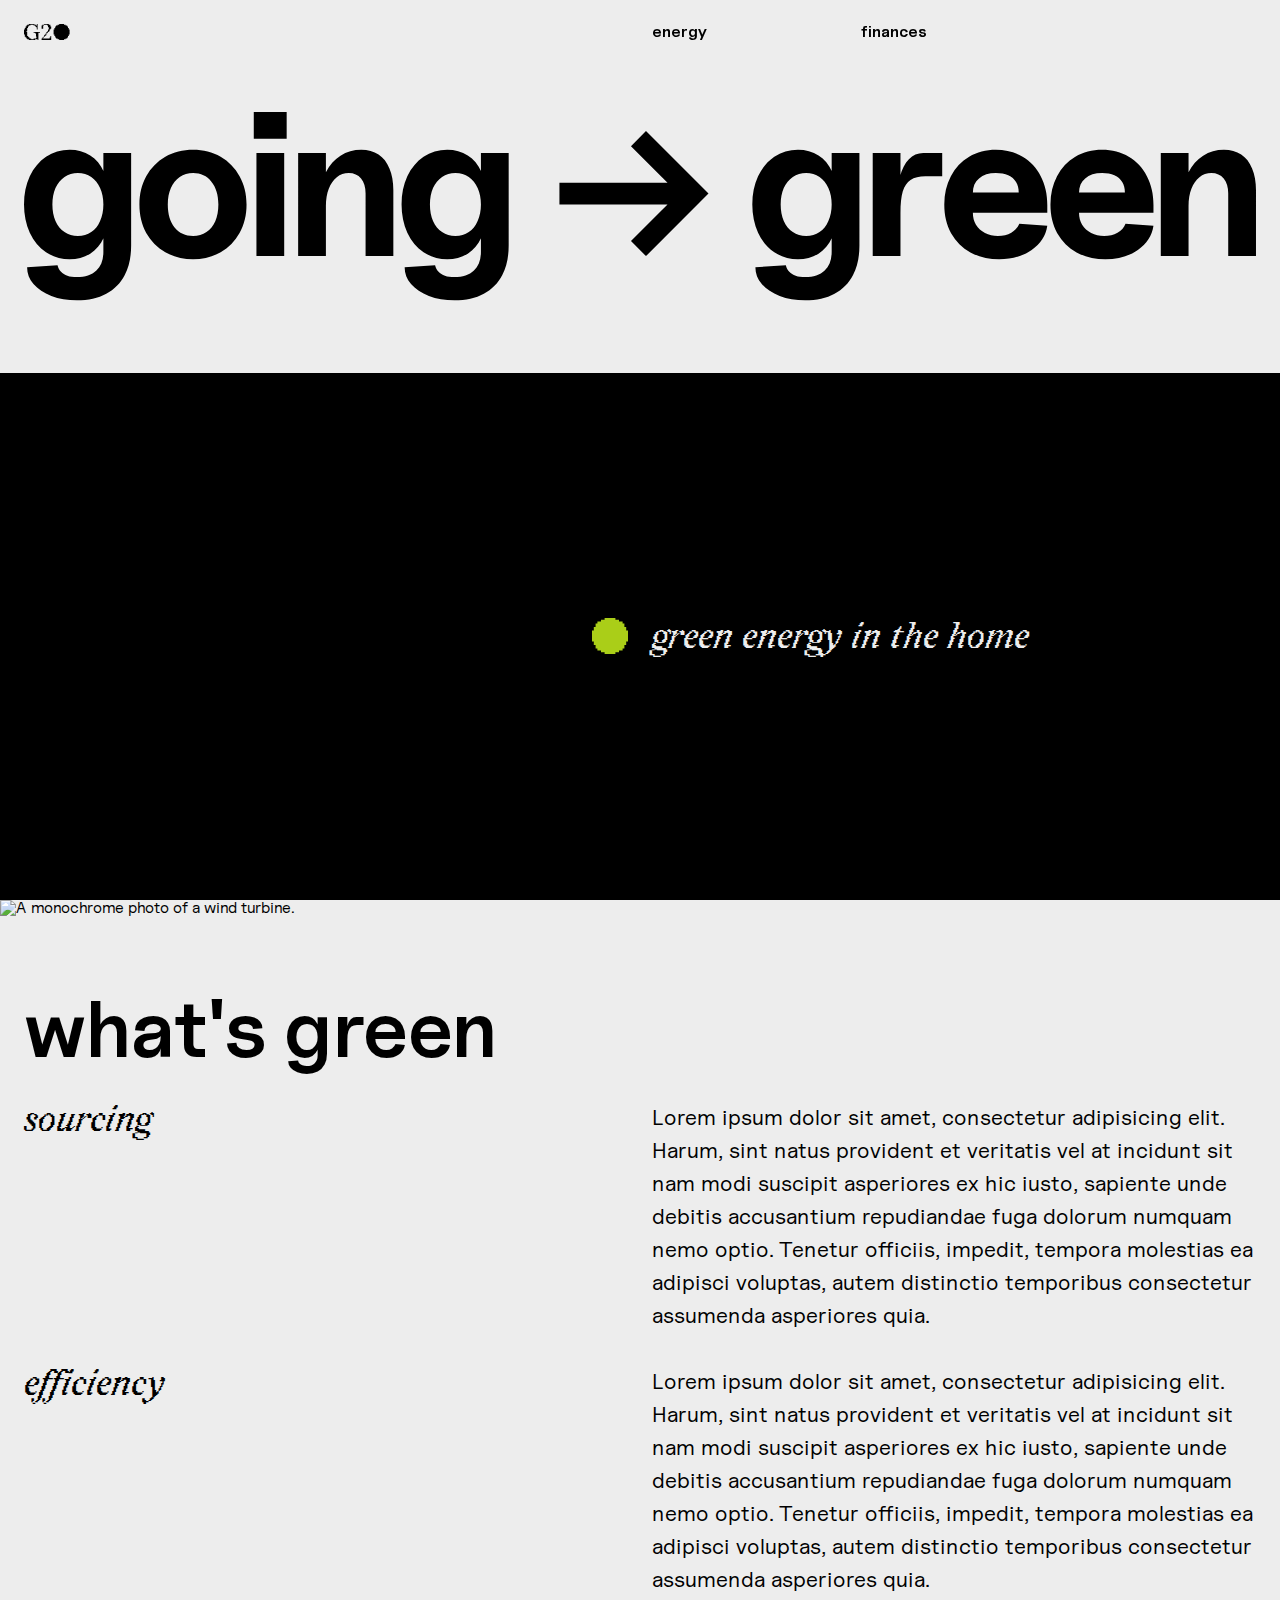
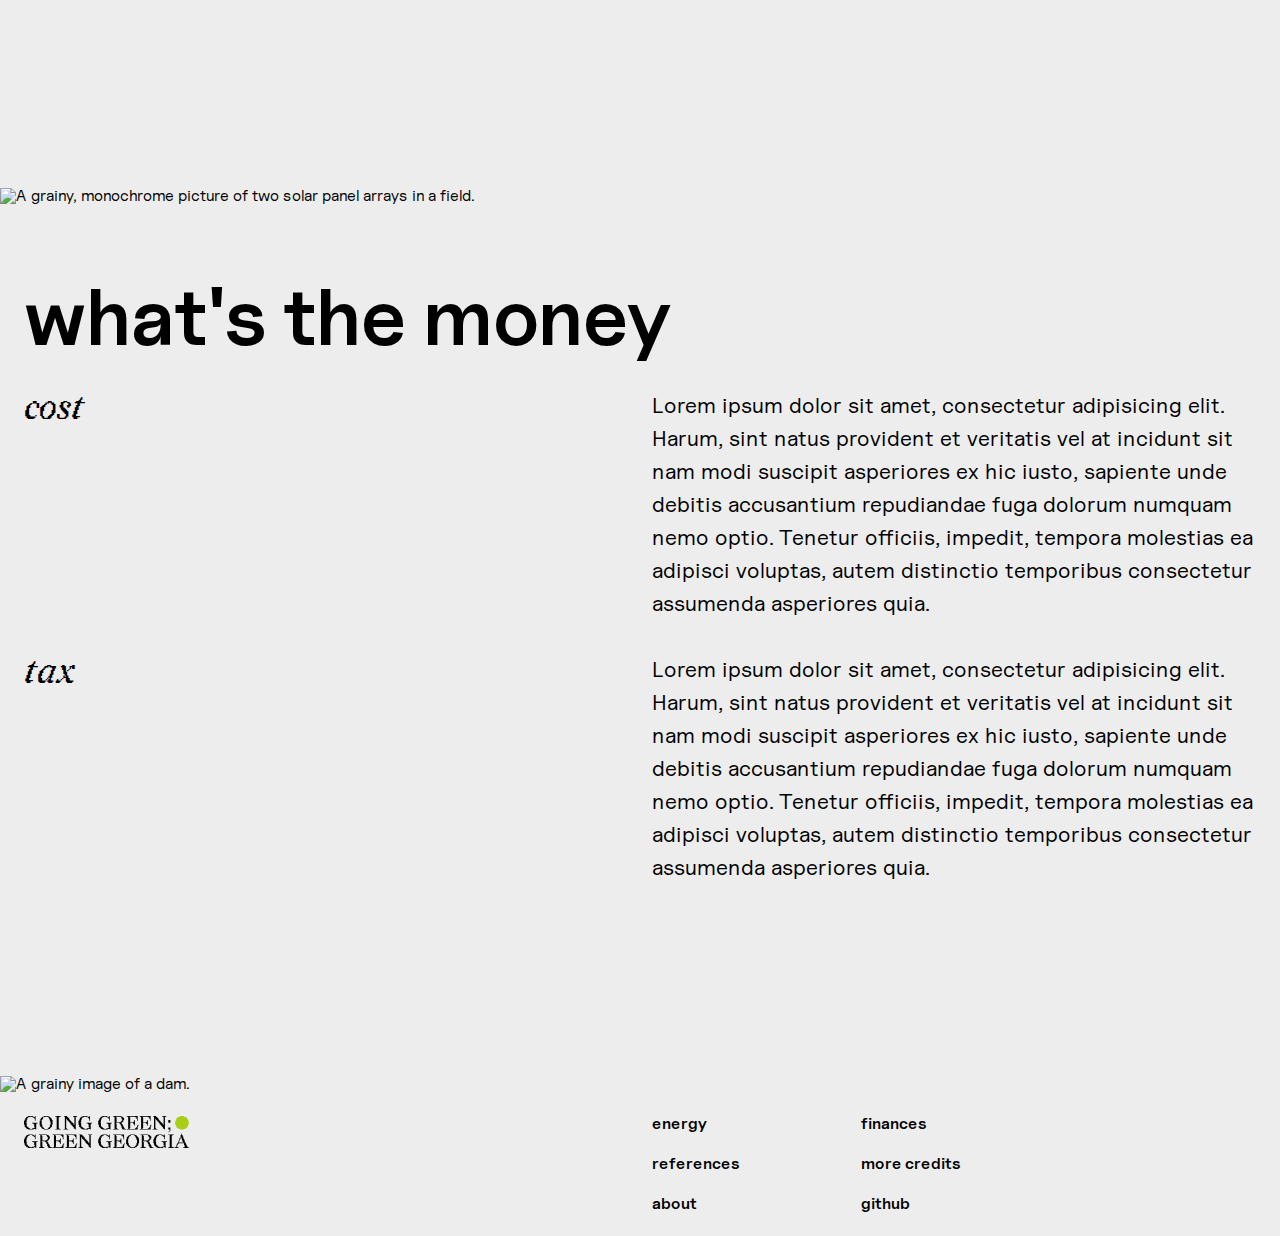
==== commit 2e34643c: "Favicon and Spacing Fixes" ====
--- a/index.html
+++ b/index.html
@@ -4,9 +4,9 @@
     <meta charset="UTF-8">
     <meta http-equiv="X-UA-Compatible" content="IE=edge">
     <meta name="viewport" content="width=device-width, initial-scale=1.0">
-    <link rel="shortcut icon" type="image/png" sizes="32x32" href="favicon/favicon-32.png">
-    <link rel="shortcut icon" type="image/png" sizes="16x16" href="favicon/favicon-16.png">
-    <link rel="shortcut icon" href="favicon/favicon.ico" type="image/x-icon">
+    <link rel="shortcut icon" type="image/png" sizes="32x32" href="favicons/favicon-32.png">
+    <link rel="shortcut icon" type="image/png" sizes="16x16" href="favicons/favicon-16.png">
+    <link rel="shortcut icon" href="favicons/favicon.ico" type="image/x-icon">
     <link rel="stylesheet" href="style.css">
     <title>G2</title>
 </head>
--- a/style.css
+++ b/style.css
@@ -238,7 +238,7 @@
 .landing-text-section {
     --_line-height: 1.5;
     --_gap: calc(var(--fs-150) * var(--_line-height));
-    padding: var(--dm_0100) var(--dm_0100) var(--dm_1200);
+    padding: var(--dm_0300) var(--dm_0100) var(--dm_1200);
 }
 
 .landing-text-section > :not(:first-child) {
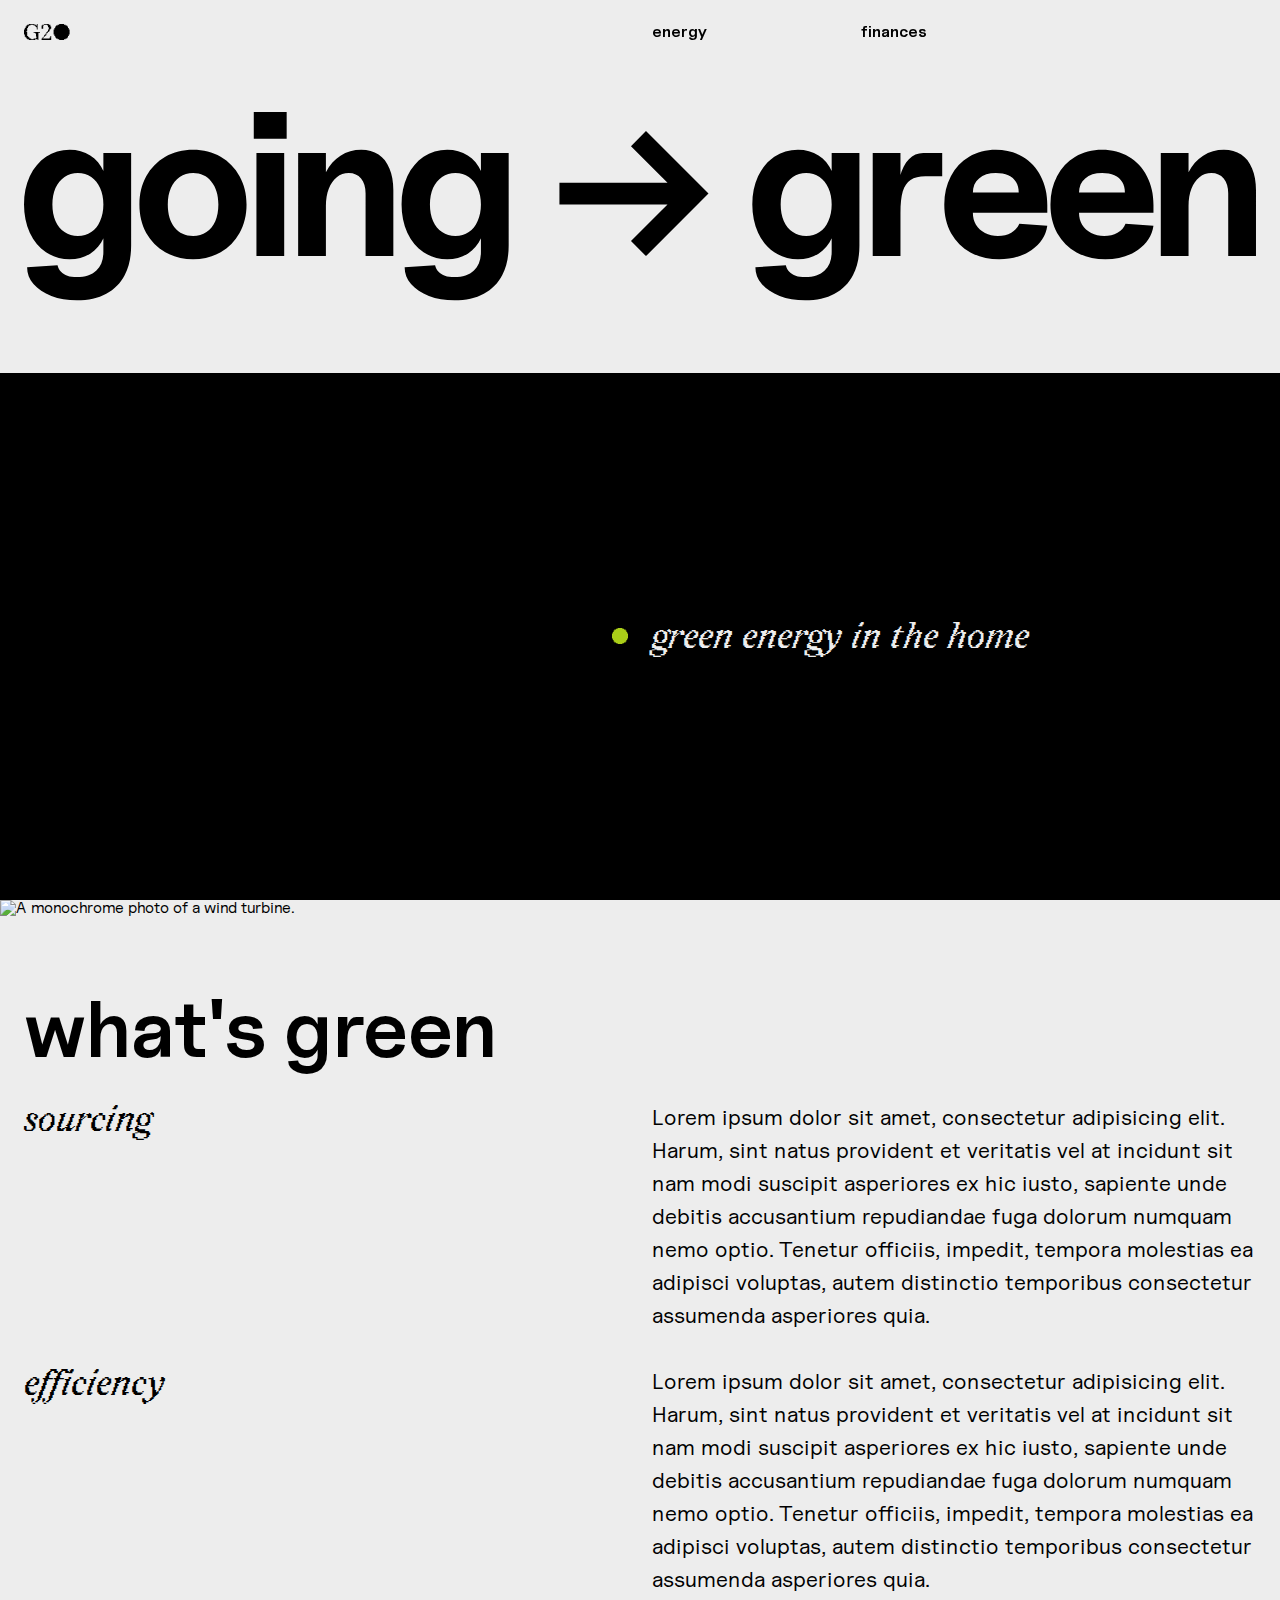
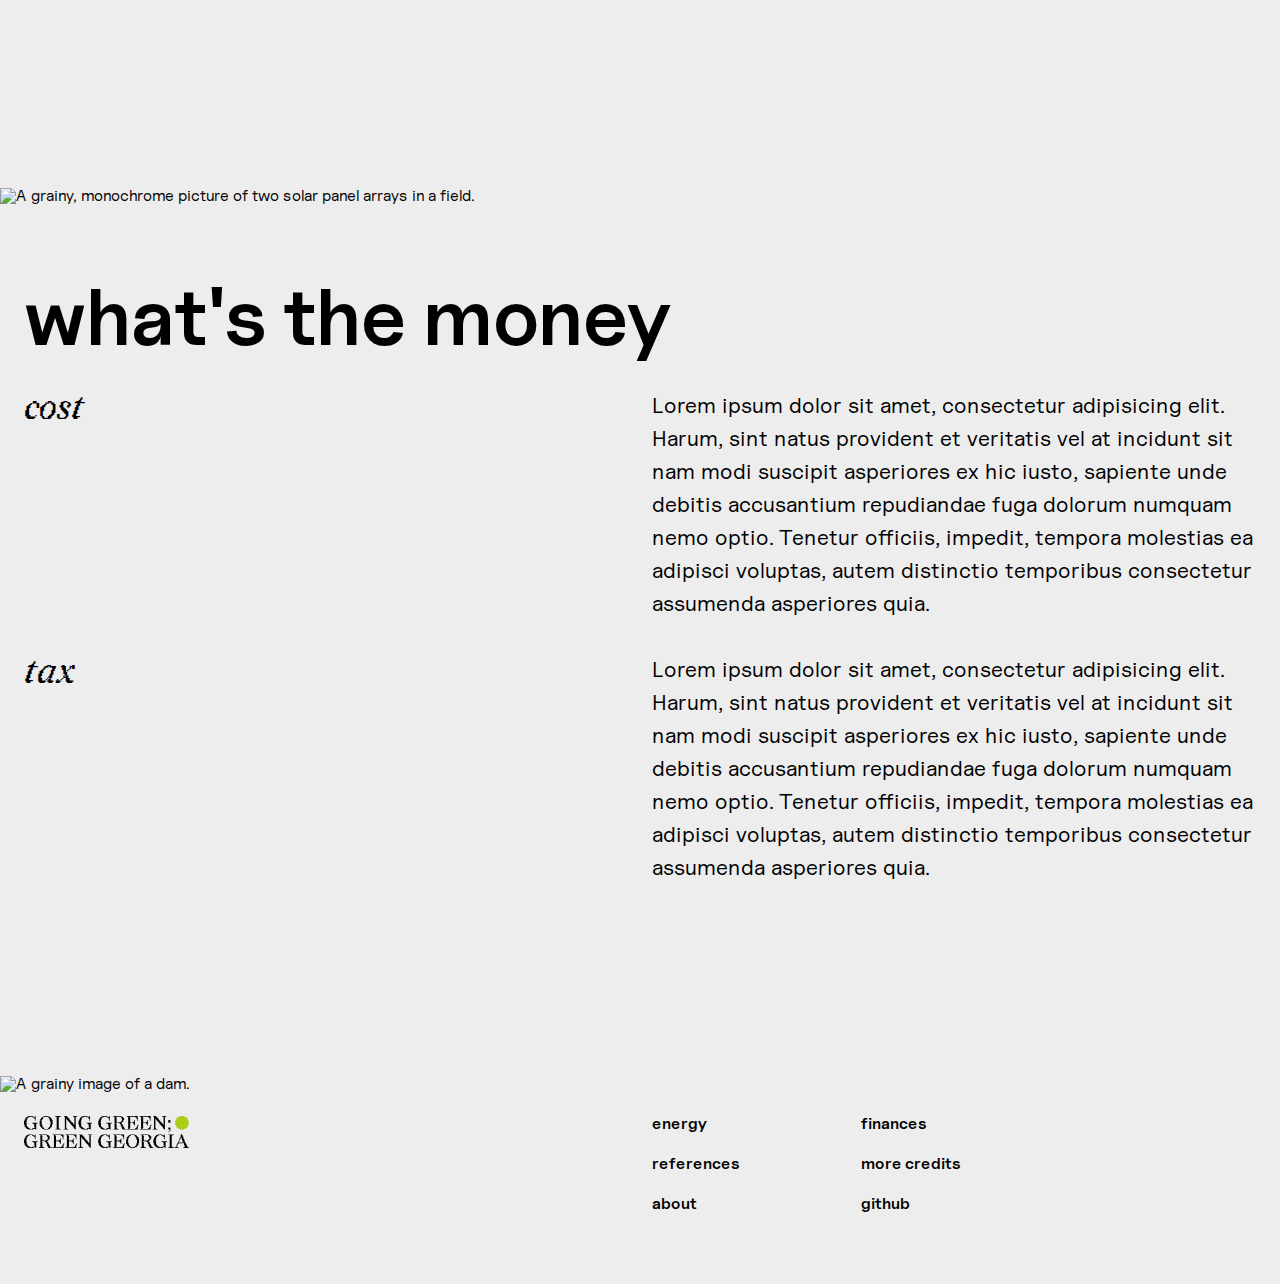
==== commit a2b30ba8: "Adjusted Landing Hero. Completed Energy Design." ====
--- a/index.html
+++ b/index.html
@@ -34,7 +34,7 @@
         </nav>
     </header>
     <main>
-        <section class="hero">
+        <section class="hero landing-hero">
             <div class="landing-hero-heading">
                 <h1 class="visually-hidden">going green</h1>
                 <svg width="1552" height="238" viewBox="0 0 1552 238" fill="none" xmlns="http://www.w3.org/2000/svg">
--- a/style.css
+++ b/style.css
@@ -108,8 +108,13 @@
 
 /* header nav */
 
+header {
+    position: fixed;
+    width: 100%;
+}
+
 header nav {
-    padding: var(--dm_0100) var(--dm_0100) calc(var(--fs-100) + var(--dm_0100));
+    padding: var(--dm_0100);
 }
 
 header nav ul {
@@ -120,7 +125,7 @@
 }
 
 header nav ul :first-child {
-    grid-column: 1 / 4;
+    grid-column: span 3;
 }
 
 .nav-logo {
@@ -128,15 +133,15 @@
     width: auto;
 }
 
-a:has(.nav-logo):focus {
-    outline: 1px solid var(--clr-accent);
-}
-
-.nav-fixed {
+/* .nav-fixed {
     position: fixed;
-}
+} */
 
 @supports (mix-blend-mode: difference) {
+    header {
+        mix-blend-mode: difference;
+    }
+
     .nav-fixed {
         mix-blend-mode: difference;
         color: var(--clr-background);
@@ -157,14 +162,26 @@
     }
 
     header nav ul :first-child {
-        grid-column: 1 / 2;
+        grid-column: span 1;
+    }
+
+    header nav ul :nth-child(2) div {
+        text-align: center;
+    }
+
+    header nav ul :nth-child(3) div {
+        text-align: end;
     }
 }
 
 /* landing hero */
 
 .hero {
-    height: calc(100vh - calc(calc(var(--dm_0100) * 2) + var(--fs-100)));
+    height: 100vh;
+    padding-block-start: calc(calc(var(--dm_0100) * 2) + var(--fs-100));
+}
+
+.landing-hero {
     display: grid;
     grid-template-rows: auto 1fr;
 }
@@ -198,8 +215,13 @@
 }
 
 .landing-hero-aside-content .hero-logo-small {
-    height: var(--fs-200);
-    width: var(--fs-200);
+    height: var(--fs-100);
+    width: var(--fs-100);
+}
+
+div:has(> .hero-logo-small) {
+    display: flex;
+    align-items: center;
 }
 
 .landing-hero-aside-content h3 {
@@ -283,7 +305,7 @@
     display: grid;
     grid-template-columns: repeat(2, 1fr);
     gap: var(--dm_0100);
-    padding: var(--dm_0100);
+    padding: var(--dm_0100) var(--dm_0100) var(--dm_0300);
 }
 
 footer nav ul {
@@ -299,6 +321,7 @@
 
 footer a {
     color: var(--clr-foreground);
+    display: inline-block;
 }
 
 .footer-logo {
@@ -323,4 +346,58 @@
     footer div + div {
         margin-block-start: var(--dm_0300);
     }
+}
+
+/* energy page */
+
+.hero:has(> img) {
+    padding-block-start: 0;
+}
+
+.hero img {
+    height: 100%;
+    width: 100%;
+    object-fit: cover;
+}
+
+/* energy page content */
+
+.major-article {
+    --_line-height: 1.5;
+    --_gap: calc(var(--fs-150) * var(--_line-height));
+    margin-block-end: var(--dm_1200);
+}
+
+.major-article-heading {
+    padding: var(--dm_0300) var(--dm_0100) 0;
+    font-size: var(--fs-300);
+    font-weight: var(--fw-uncut-bold);
+}
+
+.major-article h2 {
+    font-family: "Redaction", serif;
+    font-size: var(--fs-200);
+}
+
+.major-article > :not(:first-child) {
+    margin-block-start: var(--_gap);
+}
+
+.primary-text-section {
+    display: grid;
+    grid-template-columns: repeat(2, 1fr);
+    gap: var(--dm_0100);
+    padding-inline: var(--dm_0100);
+}
+
+.primary-text-section p {
+    line-height: var(--_line-height);
+}
+
+.primary-text-section-content :not(:first-child) {
+    margin-block-start: var(--_gap);
+}
+
+.primary-text-section + .primary-text-section {
+    margin-block-start: var(--dm_0300);
 }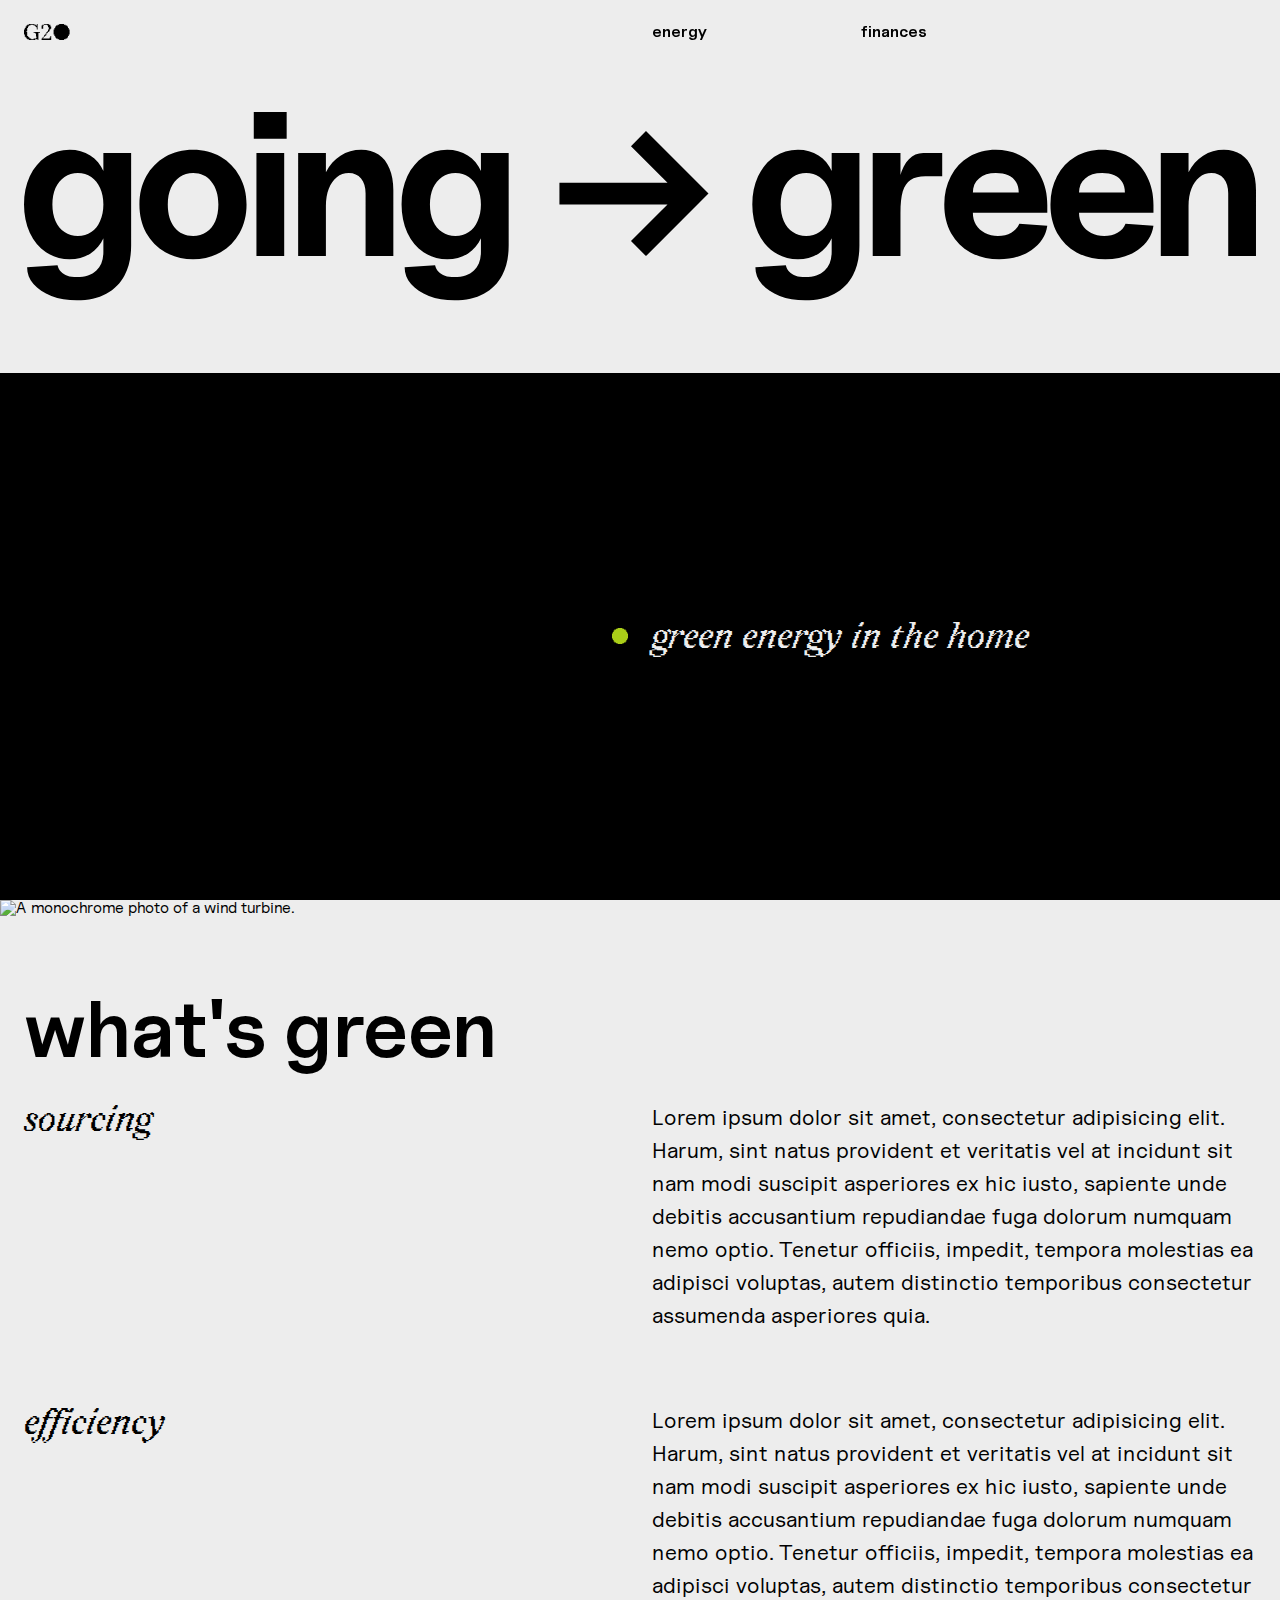
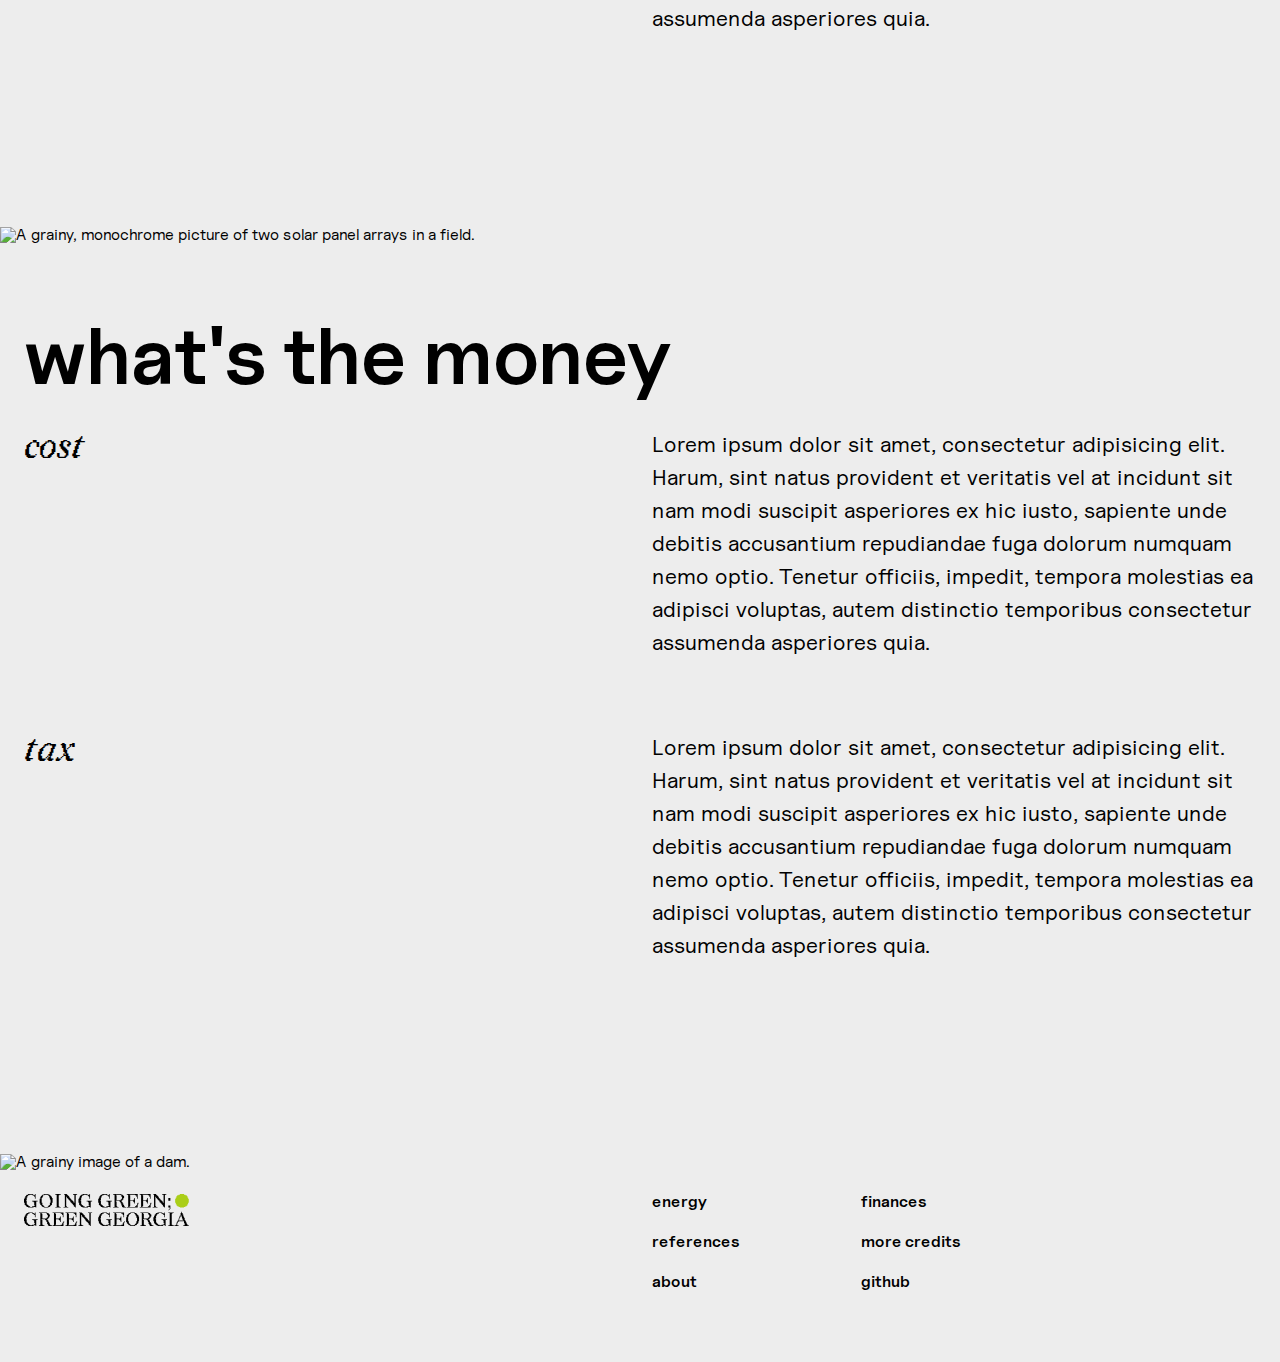
==== commit b96e7170: "Full References Page, Font Minimizations, More" ====
--- a/index.html
+++ b/index.html
@@ -4,10 +4,10 @@
     <meta charset="UTF-8">
     <meta http-equiv="X-UA-Compatible" content="IE=edge">
     <meta name="viewport" content="width=device-width, initial-scale=1.0">
-    <link rel="shortcut icon" type="image/png" sizes="32x32" href="favicons/favicon-32.png">
-    <link rel="shortcut icon" type="image/png" sizes="16x16" href="favicons/favicon-16.png">
-    <link rel="shortcut icon" href="favicons/favicon.ico" type="image/x-icon">
-    <link rel="stylesheet" href="style.css">
+    <link rel="shortcut icon" type="image/png" sizes="32x32" href="/favicons/favicon-32.png">
+    <link rel="shortcut icon" type="image/png" sizes="16x16" href="/favicons/favicon-16.png">
+    <link rel="shortcut icon" href="/favicons/favicon.ico" type="image/x-icon">
+    <link rel="stylesheet" href="/style.css">
     <title>G2</title>
 </head>
 <body>
@@ -15,7 +15,7 @@
         <nav>
             <ul role="list">
                 <li>
-                    <div><a href="index.html">
+                    <div><a href="/">
                         <span class="visually-hidden">G2</span>
                         <svg width="57" height="20" viewBox="0 0 57 20" fill="none" xmlns="http://www.w3.org/2000/svg" class="nav-logo nav-fixed">
                             <path d="M44 0H50V1H52V2H54V3H55V5H56V7H57V13H56V15H55V17H54V18H52V19H50V20H44V19H42V18H40V17H39V15H38V13H37V7H38V5H39V3H40V2H42V1H44V0Z" fill="black"/>
@@ -25,10 +25,10 @@
                     </a></div>
                 </li>
                 <li>
-                    <div><a href="energy/index.html" class="nav-link nav-fixed">energy</a></div>
+                    <div><a href="/energy/" class="nav-link nav-fixed">energy</a></div>
                 </li>
                 <li>
-                    <div><a href="finances/index.html" class="nav-link nav-fixed">finances</a></div>
+                    <div><a href="/finances/" class="nav-link nav-fixed">finances</a></div>
                 </li>
             </ul>
         </nav>
@@ -92,7 +92,7 @@
     </main>
     <footer>
         <div>
-            <a href="index.html">
+            <a href="/">
                 <span class="visually-hidden">Going Green; Green Georgia</span>
                 <svg width="242" height="47" viewBox="0 0 242 47" fill="none" xmlns="http://www.w3.org/2000/svg" class="footer-logo">
                     <path d="M14.0024 19.0032V20.0034H6.00102V19.0032H4.00068V18.0031H3.00051V17.0029H2.00034V16.0027H1.00017V13.0022H0V7.0012H1.00017V5.00085H2.00034V3.00051H3.00051V2.00034H4.00068V1.00017H6.00102V0H13.0022V1.00017H15.0026V2.00034H16.0027V0H17.0029V7.0012H16.0027V4.00068H15.0026V3.00051H14.0024V2.00034H12.002V1.00017H8.00137V2.00034H6.00102V3.00051H5.00085V5.00085H4.00068V9.00154H3.00051V10.0017H4.00068V15.0026H5.00085V16.0027H6.00102V17.0029H7.00119V18.0031H9.00154V19.0032H12.002V18.0031H15.0026V17.0029H16.0027V16.0027H15.0026V12.002H14.0024V11.0019H12.002V10.0017H20.0034V11.0019H18.0031V20.0034H17.0029V19.0032H14.0024Z" fill="black"/>
@@ -125,11 +125,11 @@
         <div>
             <nav>
                 <ul>
-                    <li><a href="energy/index.html" class = "nav-link">energy</a></li>
-                    <li><a href="finances/index.html" class = "nav-link">finances</a></li>
-                    <li><a href="references/index.html" class = "nav-link">references</a></li>
-                    <li><a href="credits/index.html" class = "nav-link">more credits</a></li>
-                    <li><a href="about/index.html" class = "nav-link">about</a></li>
+                    <li><a href="/energy/" class = "nav-link">energy</a></li>
+                    <li><a href="/finances/" class = "nav-link">finances</a></li>
+                    <li><a href="/references/" class = "nav-link">references</a></li>
+                    <li><a href="/credits/" class = "nav-link">more credits</a></li>
+                    <li><a href="/about/" class = "nav-link">about</a></li>
                     <li><a href="https://github.com/nguyentylern/G2" class = "nav-link">github</a></li>
                 </ul>
             </nav>
--- a/style.css
+++ b/style.css
@@ -174,11 +174,15 @@
     }
 }
 
+:root {
+    --nav-height: calc(calc(var(--dm_0100) * 2) + var(--fs-100));
+}
+
 /* landing hero */
 
 .hero {
     height: 100vh;
-    padding-block-start: calc(calc(var(--dm_0100) * 2) + var(--fs-100));
+    padding-block-start: var(--nav-height);
 }
 
 .landing-hero {
@@ -257,19 +261,23 @@
 
 /* landing text stuff */
 
+:root {
+    --text-line-height: 1.5;
+    --gap-150: calc(var(--fs-150) * var(--text-line-height));
+    --gap-100: calc(var(--fs-100) * var(--text-line-height));
+}
+
 .landing-text-section {
-    --_line-height: 1.5;
-    --_gap: calc(var(--fs-150) * var(--_line-height));
     padding: var(--dm_0300) var(--dm_0100) var(--dm_1200);
-}
-
-.landing-text-section > :not(:first-child) {
-    margin-block-start: var(--_gap);
 }
 
 .landing-text-section h2 {
     font-size: var(--fs-300);
     font-weight: var(--fw-uncut-bold);
+}
+
+.landing-text-section h2 + div {
+    margin-block-start: var(--gap-150);
 }
 
 .landing-text-section h3 {
@@ -280,13 +288,17 @@
 
 .landing-text-section p {
     font-size: var(--fs-150);
-    line-height: var(--_line-height);
+    line-height: var(--text-line-height);
 }
 
 .landing-text-section div {
     display: grid;
     grid-template-columns: repeat(2, 1fr);
     gap: var(--dm_0100);
+}
+
+.landing-text-section div + div {
+    margin-block-start: var(--dm_0300);
 }
 
 @media (width < 56rem) {
@@ -294,8 +306,9 @@
         display: block;
     }
 
+    .landing-text-section h3,
     .landing-text-section h3 + p {
-        margin-block-start: var(--_gap);
+        margin-block-start: var(--gap-150);
     }
 }
 
@@ -363,8 +376,6 @@
 /* energy page content */
 
 .major-article {
-    --_line-height: 1.5;
-    --_gap: calc(var(--fs-150) * var(--_line-height));
     margin-block-end: var(--dm_1200);
 }
 
@@ -380,24 +391,205 @@
 }
 
 .major-article > :not(:first-child) {
-    margin-block-start: var(--_gap);
+    margin-block-start: var(--gap-150);
 }
 
 .primary-text-section {
     display: grid;
     grid-template-columns: repeat(2, 1fr);
-    gap: var(--dm_0100);
+    gap: 0 var(--dm_0100);
     padding-inline: var(--dm_0100);
 }
 
+.primary-text-section-heading {
+    grid-column: 1 / 2;
+    grid-row-start: 1;
+}
+
 .primary-text-section p {
-    line-height: var(--_line-height);
-}
-
-.primary-text-section-content :not(:first-child) {
-    margin-block-start: var(--_gap);
-}
-
-.primary-text-section + .primary-text-section {
+    grid-column: 2 / -1;
+    line-height: var(--text-line-height);
+    font-size: var(--fs-150);
+}
+
+.primary-text-section p + p {
+    margin-block-start: var(--gap-150);
+}
+
+.primary-text-section p + .image-figure {
+    margin-block-start: var(--gap-150);
+}
+
+.primary-text-section .image-figure + p {
+    margin-block-start: var(--gap-150);
+}
+
+.primary-text-container > :not(:first-child) {
     margin-block-start: var(--dm_0300);
+}
+
+@media (width < 52rem) {
+    .primary-text-section {
+        display: block;
+    }
+
+    .primary-text-section-content {
+        margin-block-start: var(--gap-150);
+        display: block;
+    }
+
+    .primary-text-section-heading + p {
+        margin-block-start: var(--gap-150);
+    }
+}
+
+/* figure images */
+
+.image-figure {
+    font-size: var(--fs-100);
+    grid-column: 1 / -1;
+    margin-block-start: var(--gap-150);
+}
+
+.image-figure img {
+    max-height: 100vh;
+    width: 100%;
+    object-fit: cover;
+}
+
+.image-caption-container {
+    padding-block-start: var(--gap-100);
+}
+
+@media (width > 52rem) {
+    .image-figure {
+        margin-block-start: 0;
+    }
+
+    .image-caption-container {
+        display: grid;
+        grid-template-columns: repeat(2, 1fr);
+        gap: var(--dm_0100);
+    }
+
+    .image-caption {
+        grid-column: 2 / -1;
+    }
+}
+
+/* page footnote references */
+
+.footnote-link { font-size: var(--fs-075); }
+.footnote-link::before { content: "["; }
+.footnote-link::after { content: "]"; }
+
+.footnote-link a {
+    color: var(--clr-foreground);
+}
+
+.footnote-link a:hover {
+    text-decoration: underline;
+}
+
+.primary-text-section.references-section {
+    margin-block-start: var(--dm_1200);
+}
+
+.primary-text-section.references-section .primary-text-section-content {
+    row-gap: 0;
+}
+
+.references-list {
+    font-size: var(--fs-100);
+    line-height: var(--text-line-height);
+}
+
+.references-list .references-item:not(:first-child) {
+    margin-block-start: var(--gap-100);
+}
+
+.references-italic {
+    font-style: italic;
+}
+
+.references-link {
+    color: var(--clr-foreground);
+    text-decoration: none;
+}
+
+.references-link-text {
+    text-decoration: underline;
+}
+
+.references-link::after {
+    content: " \2192";
+}
+
+.block-link {
+    font-size: var(--fs-100);
+    color: var(--clr-foreground);
+    display: block;
+}
+
+.references-list + .block-link,
+.block-link + .block-link {
+    margin-block-start: var(--gap-150);
+}
+
+.block-link::after {
+    content: " \2192";
+}
+
+.block-link-text {
+    font-weight: var(--fw-uncut-bold);
+}
+
+.block-link-text:hover {
+    text-decoration: underline;
+}
+
+@media (width < 52rem) {
+    .references-list {
+        list-style-position: inside;
+    }
+}
+
+@media (width > 52rem) {
+    .references-list {
+        grid-column: 2 / -1;
+    }
+
+    .block-link {
+        grid-column: 2 / -1;
+    }
+}
+
+/* references */
+
+.no-hero {
+    padding-block-start: var(--nav-height);
+}
+
+.no-hero .major-article-heading {
+    padding-block-start: var(--dm_0200);
+}
+
+.references-container {
+    font-size: var(--fs-150);
+}
+
+.references-container .references-section:first-child {
+    margin-block-start: var(--gap-150);
+}
+
+.references-container .references-section:nth-child(2) {
+    margin-block-start: var(--dm_1200);
+}
+
+.references-container .references-section:nth-child(n+3) {
+    margin-block-start: var(--dm_0300);
+}
+
+.references-container .references-list .references-item:not(:first-child) {
+    margin-block-start: var(--gap-150);
 }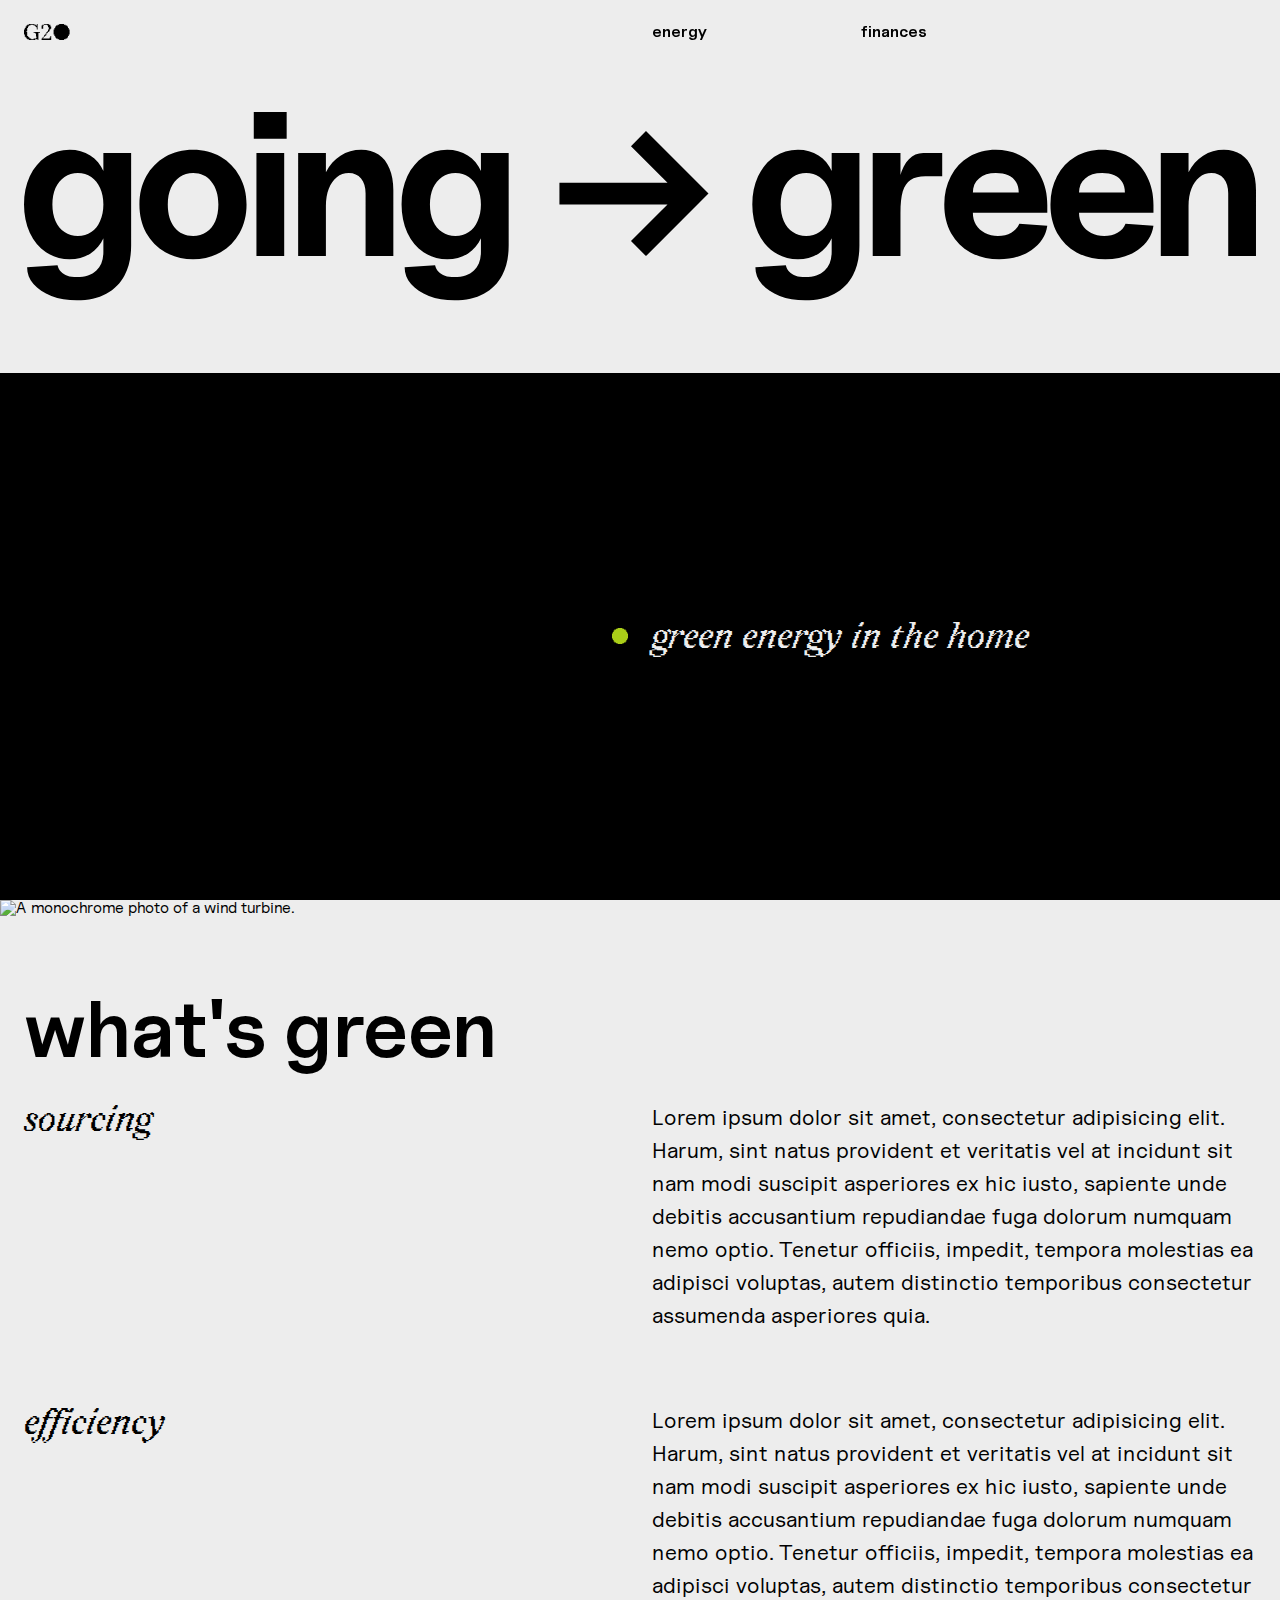
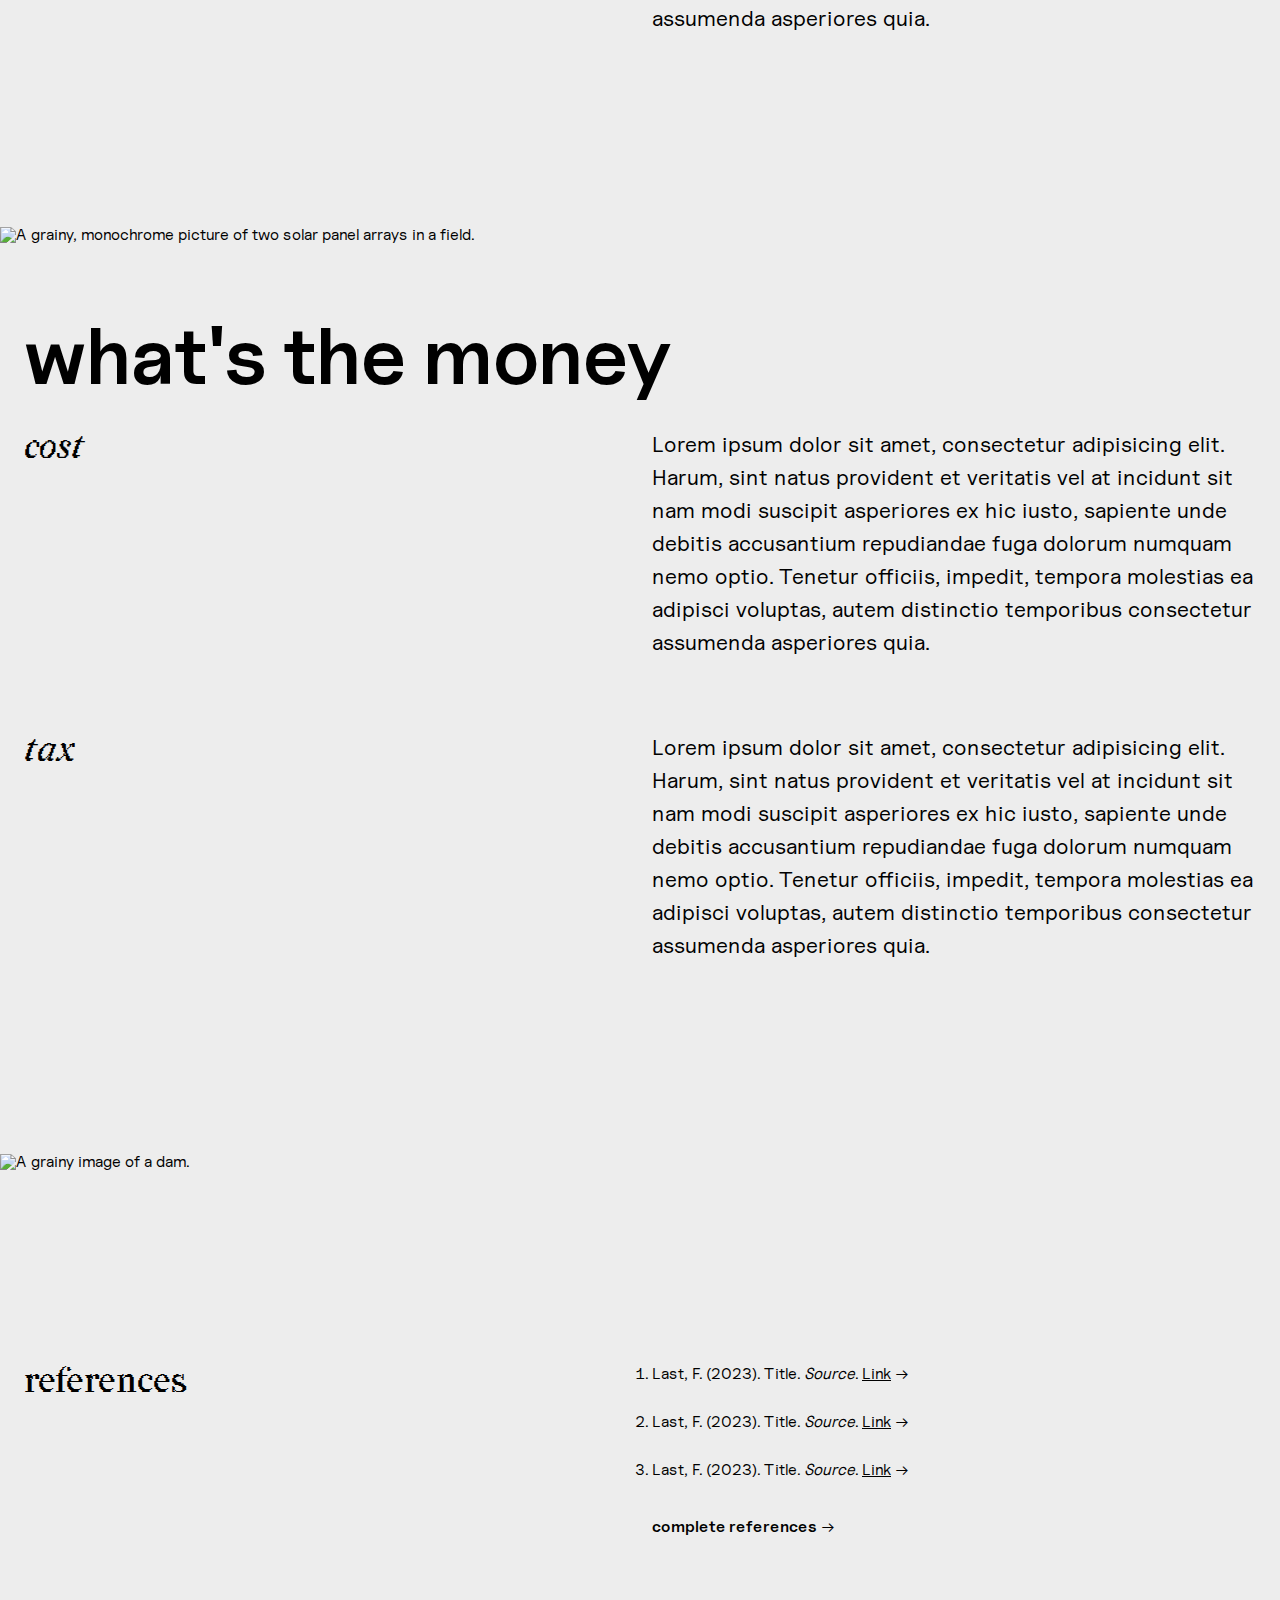
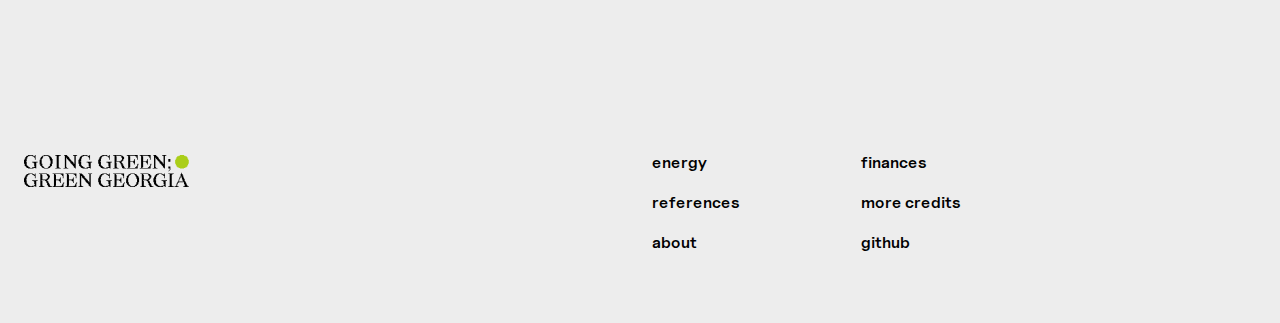
==== commit 4927987b: "References Links Fix" ====
--- a/index.html
+++ b/index.html
@@ -89,6 +89,19 @@
             </div>
         </section>
         <img src="https://images.unsplash.com/photo-1631790142147-ca140eaf68f1?ixlib=rb-4.0.3&ixid=M3wxMjA3fDB8MHxwaG90by1wYWdlfHx8fGVufDB8fHx8fA%3D%3D&auto=format&fit=crop&w=1974&q=80" alt="A grainy image of a dam.">
+        <section class="primary-text-section references-section landing-references">
+            <div class="primary-text-section-heading">
+                <h2>references</h2>
+            </div>
+            <div class="primary-text-section-content">
+                <ol class="references-list">
+                    <li class="references-item" id="references-1">Last, F. (2023). Title. <span class="references-italic">Source</span>. <a href="" class="references-link"><span class="references-link-text">Link</span></a></li>
+                    <li class="references-item" id="references-2">Last, F. (2023). Title. <span class="references-italic">Source</span>. <a href="" class="references-link"><span class="references-link-text">Link</span></a></li>
+                    <li class="references-item" id="references-3">Last, F. (2023). Title. <span class="references-italic">Source</span>. <a href="" class="references-link"><span class="references-link-text">Link</span></a></li>
+                </ol>
+                <p class="block-link-text"><a href="/references/" class="block-link">complete references</a></p>
+            </div>
+        </section>
     </main>
     <footer>
         <div>
--- a/style.css
+++ b/style.css
@@ -93,6 +93,7 @@
     font-family: 'Uncut Sans', sans-serif;
     font-weight: var(--fw-uncut-regular);
     font-style: normal;
+    font-feature-settings: "ss08" on; /* uncut alternate arrows */
 
     background-color: var(--clr-background);
     color: var(--clr-foreground);
@@ -385,7 +386,8 @@
     font-weight: var(--fw-uncut-bold);
 }
 
-.major-article h2 {
+.major-article h2,
+.primary-text-section-heading {
     font-family: "Redaction", serif;
     font-size: var(--fs-200);
 }
@@ -499,6 +501,10 @@
     row-gap: 0;
 }
 
+.landing-references {
+    margin-bottom: var(--dm_1200);
+}
+
 .references-list {
     font-size: var(--fs-100);
     line-height: var(--text-line-height);
@@ -525,26 +531,25 @@
     content: " \2192";
 }
 
+p.block-link-text {
+    font-size: var(--fs-100);
+}
+
+.references-list + .block-link-text,
+.block-link-text + .block-link-text {
+    margin-block-start: var(--gap-150);
+}
+
+.block-link-text::after {
+    content: " \2192";
+}
+
 .block-link {
-    font-size: var(--fs-100);
+    font-weight: var(--fw-uncut-bold);
     color: var(--clr-foreground);
-    display: block;
-}
-
-.references-list + .block-link,
-.block-link + .block-link {
-    margin-block-start: var(--gap-150);
-}
-
-.block-link::after {
-    content: " \2192";
-}
-
-.block-link-text {
-    font-weight: var(--fw-uncut-bold);
-}
-
-.block-link-text:hover {
+}
+
+.block-link:hover {
     text-decoration: underline;
 }
 
@@ -559,7 +564,7 @@
         grid-column: 2 / -1;
     }
 
-    .block-link {
+    .block-link-text {
         grid-column: 2 / -1;
     }
 }
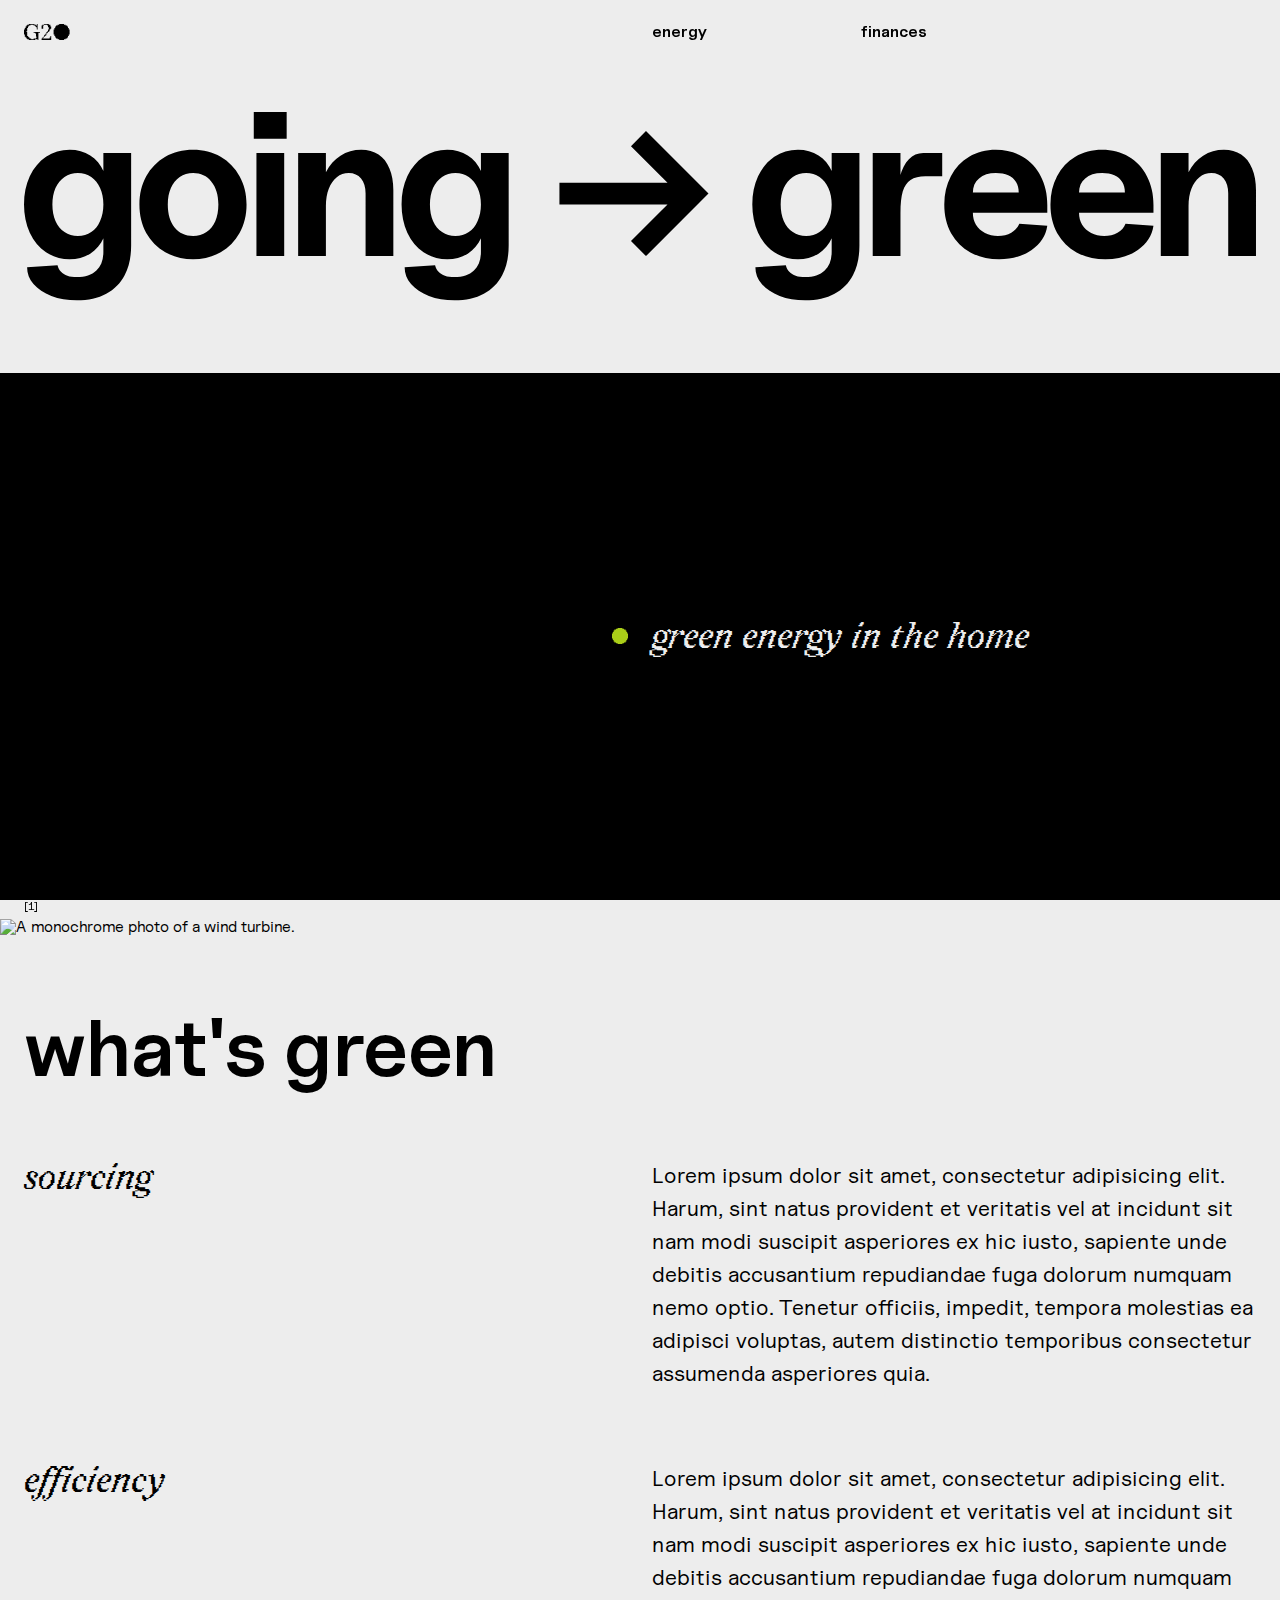
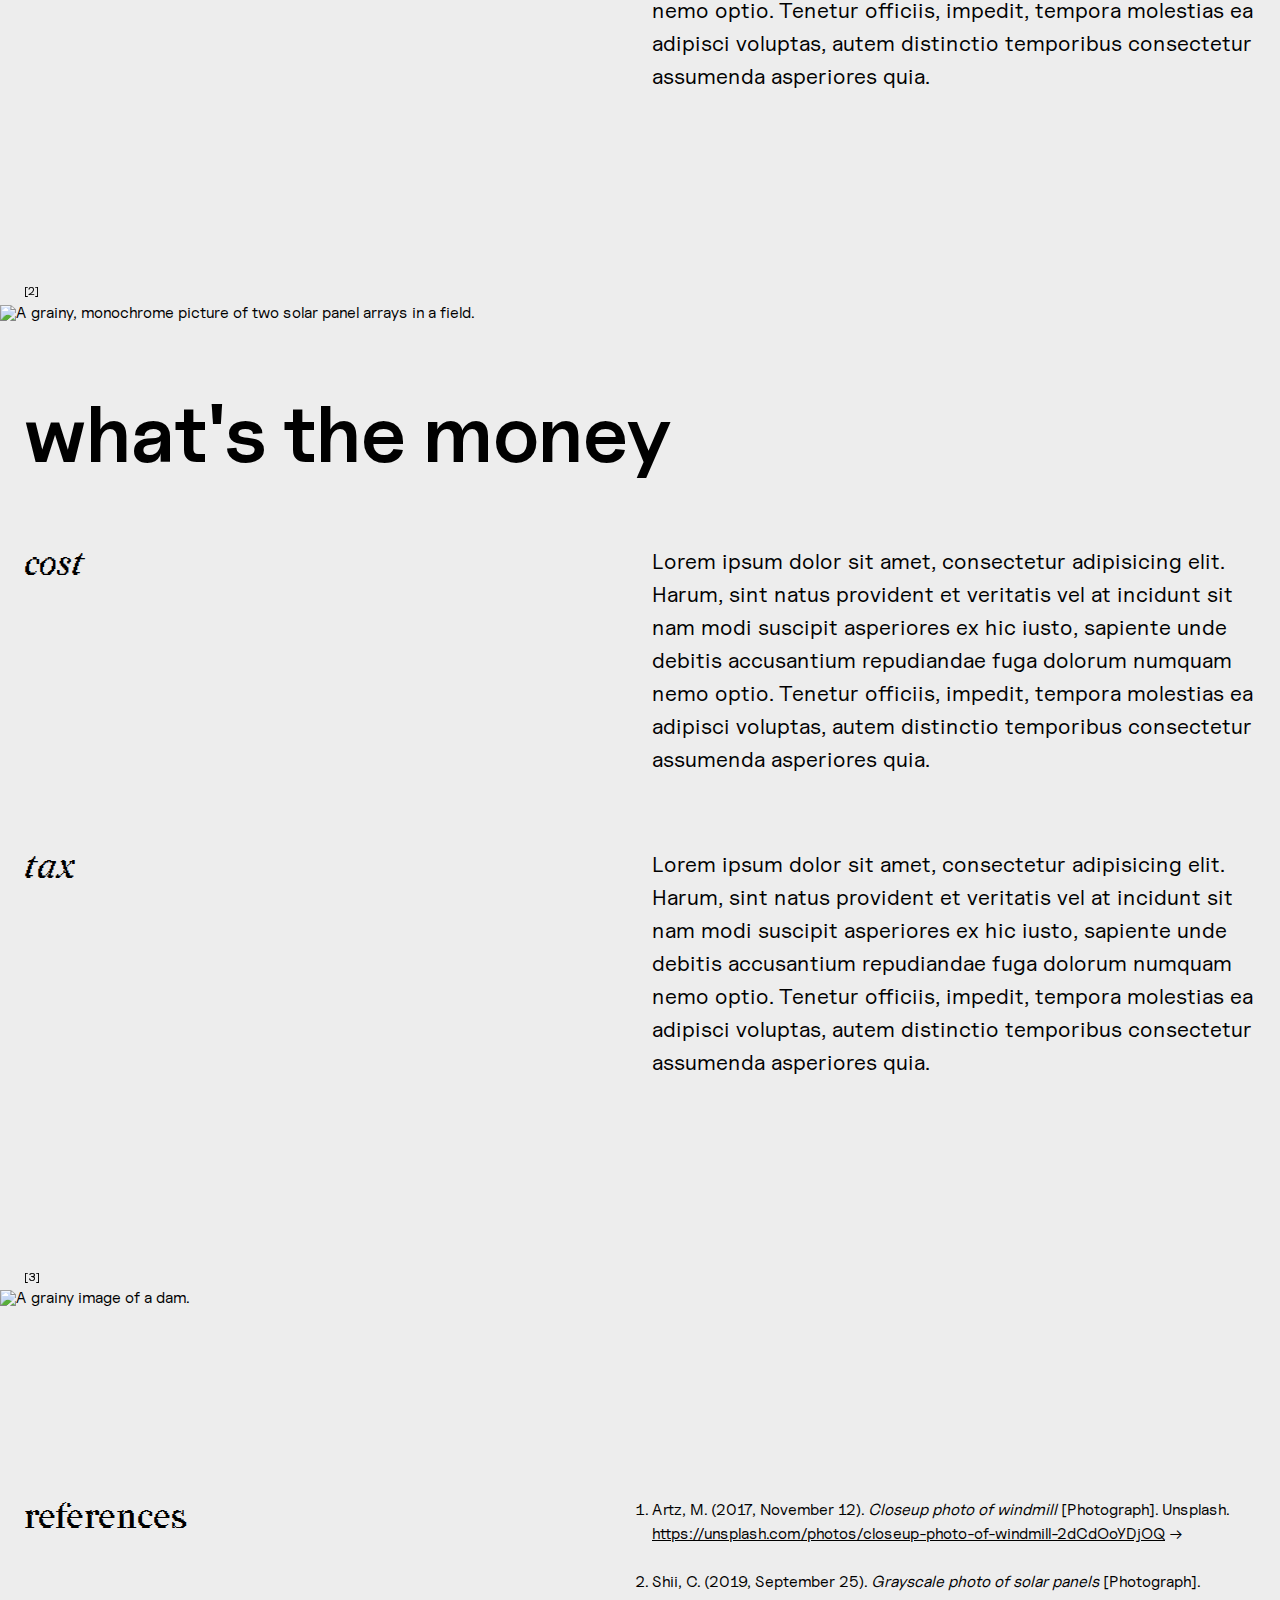
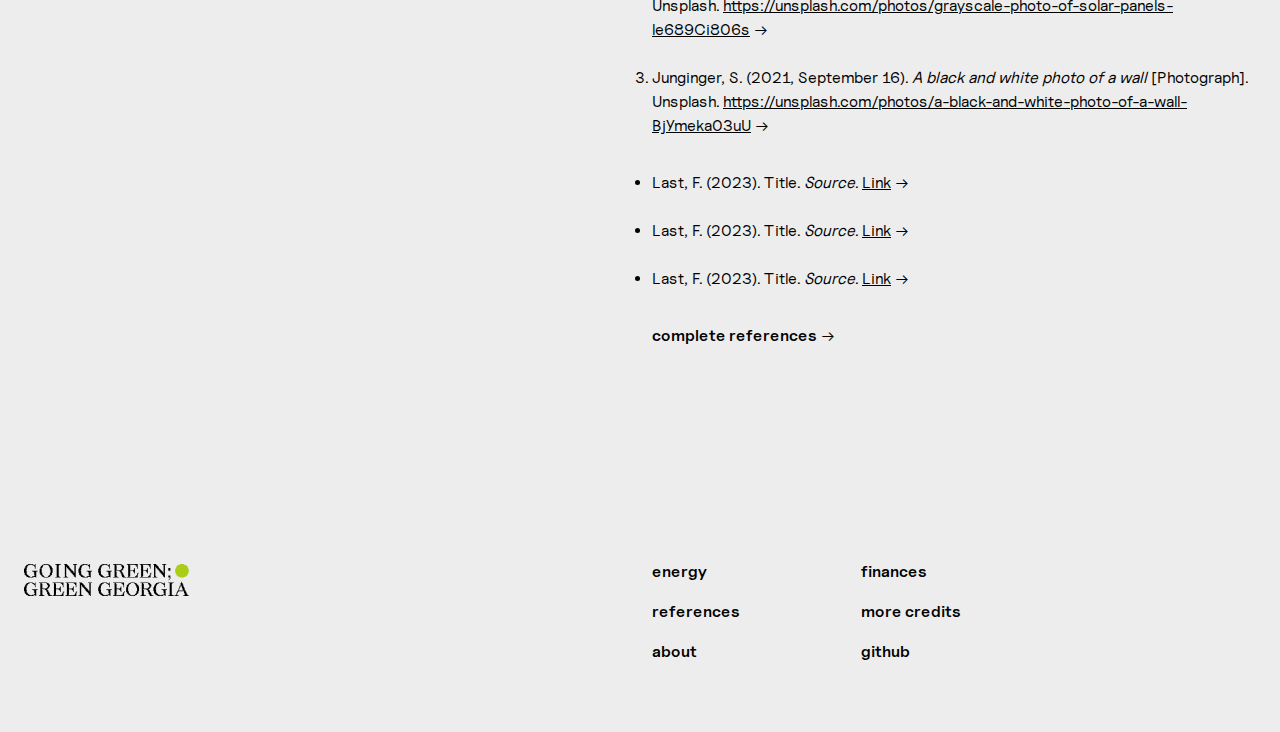
==== commit 6d53e3c7: "Adjusted References System. Fixed Spacing." ====
--- a/index.html
+++ b/index.html
@@ -64,7 +64,10 @@
                 </div>
             </div>
         </section>
-        <img src="https://images.unsplash.com/photo-1510524335095-4c8fff293074?ixlib=rb-4.0.3&ixid=M3wxMjA3fDB8MHxwaG90by1wYWdlfHx8fGVufDB8fHx8fA%3D%3D&auto=format&fit=crop&w=1773&q=80" alt="A monochrome photo of a wind turbine.">
+        <div class="img-container">
+            <img src="https://images.unsplash.com/photo-1510524335095-4c8fff293074?ixlib=rb-4.0.3&ixid=M3wxMjA3fDB8MHxwaG90by1wYWdlfHx8fGVufDB8fHx8fA%3D%3D&auto=format&fit=crop&w=1773&q=80" alt="A monochrome photo of a wind turbine.">
+            <p class="references-image"><sup class="footnote-link"><a href="#references-1">1</a></sup></p>
+        </div>
         <section class="landing-text-section">
             <h2>what's green</h2>
             <div>
@@ -76,7 +79,10 @@
                 <p>Lorem ipsum dolor sit amet, consectetur adipisicing elit. Harum, sint natus provident et veritatis vel at incidunt sit nam modi suscipit asperiores ex hic iusto, sapiente unde debitis accusantium repudiandae fuga dolorum numquam nemo optio. Tenetur officiis, impedit, tempora molestias ea adipisci voluptas, autem distinctio temporibus consectetur assumenda asperiores quia.</p>
             </div>
         </section>
-        <img src="https://images.unsplash.com/photo-1569406955025-4fa63505ae17?ixlib=rb-4.0.3&ixid=M3wxMjA3fDB8MHxwaG90by1wYWdlfHx8fGVufDB8fHx8fA%3D%3D&auto=format&fit=crop&w=2059&q=80" alt="A grainy, monochrome picture of two solar panel arrays in a field.">
+        <div class="img-container">
+            <img src="https://images.unsplash.com/photo-1569406955025-4fa63505ae17?ixlib=rb-4.0.3&ixid=M3wxMjA3fDB8MHxwaG90by1wYWdlfHx8fGVufDB8fHx8fA%3D%3D&auto=format&fit=crop&w=2059&q=80" alt="A grainy, monochrome picture of two solar panel arrays in a field.">
+            <p class="references-image"><sup class="footnote-link"><a href="#references-2">2</a></sup></p>
+        </div>
         <section class="landing-text-section">
             <h2>what's the money</h2>
             <div>
@@ -88,17 +94,25 @@
                 <p>Lorem ipsum dolor sit amet, consectetur adipisicing elit. Harum, sint natus provident et veritatis vel at incidunt sit nam modi suscipit asperiores ex hic iusto, sapiente unde debitis accusantium repudiandae fuga dolorum numquam nemo optio. Tenetur officiis, impedit, tempora molestias ea adipisci voluptas, autem distinctio temporibus consectetur assumenda asperiores quia.</p>
             </div>
         </section>
-        <img src="https://images.unsplash.com/photo-1631790142147-ca140eaf68f1?ixlib=rb-4.0.3&ixid=M3wxMjA3fDB8MHxwaG90by1wYWdlfHx8fGVufDB8fHx8fA%3D%3D&auto=format&fit=crop&w=1974&q=80" alt="A grainy image of a dam.">
+        <div class="img-container">
+            <img src="https://images.unsplash.com/photo-1631790142147-ca140eaf68f1?ixlib=rb-4.0.3&ixid=M3wxMjA3fDB8MHxwaG90by1wYWdlfHx8fGVufDB8fHx8fA%3D%3D&auto=format&fit=crop&w=1974&q=80" alt="A grainy image of a dam.">
+            <p class="references-image"><sup class="footnote-link"><a href="#references-3">3</a></sup></p>
+        </div>
         <section class="primary-text-section references-section landing-references">
             <div class="primary-text-section-heading">
                 <h2>references</h2>
             </div>
             <div class="primary-text-section-content">
                 <ol class="references-list">
-                    <li class="references-item" id="references-1">Last, F. (2023). Title. <span class="references-italic">Source</span>. <a href="" class="references-link"><span class="references-link-text">Link</span></a></li>
-                    <li class="references-item" id="references-2">Last, F. (2023). Title. <span class="references-italic">Source</span>. <a href="" class="references-link"><span class="references-link-text">Link</span></a></li>
-                    <li class="references-item" id="references-3">Last, F. (2023). Title. <span class="references-italic">Source</span>. <a href="" class="references-link"><span class="references-link-text">Link</span></a></li>
+                    <li class="references-item" id="references-1">Artz, M. (2017, November 12). <span class="references-italic">Closeup photo of windmill</span> [Photograph]. Unsplash. <a href="https://unsplash.com/photos/closeup-photo-of-windmill-2dCdOoYDjOQ" class="references-link"><span class="references-link-text">https://unsplash.com/photos/closeup-photo-of-windmill-2dCdOoYDjOQ</span></a></li>
+                    <li class="references-item" id="references-2">Shii, C. (2019, September 25). <span class="references-italic">Grayscale photo of solar panels</span> [Photograph]. Unsplash. <a href="https://unsplash.com/photos/grayscale-photo-of-solar-panels-le689Ci806s" class="references-link"><span class="references-link-text">https://unsplash.com/photos/grayscale-photo-of-solar-panels-le689Ci806s</span></a></li>
+                    <li class="references-item" id="references-3">Junginger, S. (2021, September 16). <span class="references-italic">A black and white photo of a wall</span> [Photograph]. Unsplash. <a href="https://unsplash.com/photos/a-black-and-white-photo-of-a-wall-BjYmeka03uU" class="references-link"><span class="references-link-text">https://unsplash.com/photos/a-black-and-white-photo-of-a-wall-BjYmeka03uU</span></a></li>
                 </ol>
+                <ul class="references-list">
+                    <li class="references-item">Last, F. (2023). Title. <span class="references-italic">Source</span>. <a href="" class="references-link"><span class="references-link-text">Link</span></a></li>
+                    <li class="references-item">Last, F. (2023). Title. <span class="references-italic">Source</span>. <a href="" class="references-link"><span class="references-link-text">Link</span></a></li>
+                    <li class="references-item">Last, F. (2023). Title. <span class="references-italic">Source</span>. <a href="" class="references-link"><span class="references-link-text">Link</span></a></li>
+                </ul>
                 <p class="block-link-text"><a href="/references/" class="block-link">complete references</a></p>
             </div>
         </section>
--- a/style.css
+++ b/style.css
@@ -73,10 +73,10 @@
     --fs-100: 1rem;
     --fs-075: 0.75rem;
 
-    --dm_0100: 1.5rem;
-    --dm_0200: 3rem;
-    --dm_0300: 4.5rem;
-    --dm_1200: 12rem;
+    --dm-0100: 1.5rem;
+    --dm-0200: 3rem;
+    --dm-0300: 4.5rem;
+    --dm-1200: 12rem;
 }
 
 /* typography media */
@@ -115,14 +115,14 @@
 }
 
 header nav {
-    padding: var(--dm_0100);
+    padding: var(--dm-0100);
 }
 
 header nav ul {
     list-style: none;
     display: grid;
     grid-template-columns: repeat(6, 1fr);
-    gap: var(--dm_0100);
+    gap: var(--dm-0100);
 }
 
 header nav ul :first-child {
@@ -176,7 +176,7 @@
 }
 
 :root {
-    --nav-height: calc(calc(var(--dm_0100) * 2) + var(--fs-100));
+    --nav-height: calc(calc(var(--dm-0100) * 2) + var(--fs-100));
 }
 
 /* landing hero */
@@ -192,7 +192,7 @@
 }
 
 .landing-hero-heading {
-    padding: var(--dm_0200) var(--dm_0100) var(--dm_0300);
+    padding: var(--dm-0200) var(--dm-0100) var(--dm-0300);
 }
 
 .landing-hero-aside {
@@ -204,7 +204,7 @@
 .landing-hero-aside-content {
     display: grid;
     grid-template-columns: repeat(2, 1fr);
-    gap: var(--dm_0100);
+    gap: var(--dm-0100);
 }
 
 .landing-hero-aside-content > * {
@@ -240,7 +240,7 @@
     .landing-hero-aside {
         align-content: center;
         justify-content: start;
-        padding: var(--dm_0100);
+        padding: var(--dm-0100);
     }
 
     .landing-hero-aside-content {
@@ -269,7 +269,7 @@
 }
 
 .landing-text-section {
-    padding: var(--dm_0300) var(--dm_0100) var(--dm_1200);
+    padding: var(--dm-0300) var(--dm-0100) var(--dm-1200);
 }
 
 .landing-text-section h2 {
@@ -278,7 +278,7 @@
 }
 
 .landing-text-section h2 + div {
-    margin-block-start: var(--gap-150);
+    margin-block-start: var(--dm-0300);
 }
 
 .landing-text-section h3 {
@@ -295,11 +295,11 @@
 .landing-text-section div {
     display: grid;
     grid-template-columns: repeat(2, 1fr);
-    gap: var(--dm_0100);
+    gap: var(--dm-0100);
 }
 
 .landing-text-section div + div {
-    margin-block-start: var(--dm_0300);
+    margin-block-start: var(--dm-0300);
 }
 
 @media (width < 56rem) {
@@ -318,15 +318,15 @@
 footer {
     display: grid;
     grid-template-columns: repeat(2, 1fr);
-    gap: var(--dm_0100);
-    padding: var(--dm_0100) var(--dm_0100) var(--dm_0300);
+    gap: var(--dm-0100);
+    padding: var(--dm-0100) var(--dm-0100) var(--dm-0300);
 }
 
 footer nav ul {
     list-style: none;
     display: grid;
     grid-template-columns: repeat(3, 1fr);
-    gap: var(--dm_0100);
+    gap: var(--dm-0100);
 }
 
 footer nav ul :nth-child(2n) {
@@ -358,14 +358,35 @@
     }
 
     footer div + div {
-        margin-block-start: var(--dm_0300);
+        margin-block-start: var(--dm-0300);
     }
 }
 
 /* energy page */
 
-.hero:has(> img) {
+.hero:has(img) {
     padding-block-start: 0;
+    display: grid;
+    align-items: end;
+}
+
+.hero:has(img) .img-container img {
+    max-height: 100vh;
+}
+
+.img-container {
+    display: grid;
+    align-items: end;
+}
+
+.img-container > * {
+    grid-column-start: 1;
+    grid-row-start: 1;
+}
+
+.img-container .references-image {
+    padding-inline-start: var(--dm-0100);
+    padding-block-end: calc(var(--dm-0100) / 1.5);
 }
 
 .hero img {
@@ -377,11 +398,11 @@
 /* energy page content */
 
 .major-article {
-    margin-block-end: var(--dm_1200);
+    margin-block-end: var(--dm-1200);
 }
 
 .major-article-heading {
-    padding: var(--dm_0300) var(--dm_0100) 0;
+    padding: var(--dm-0300) var(--dm-0100) 0;
     font-size: var(--fs-300);
     font-weight: var(--fw-uncut-bold);
 }
@@ -399,8 +420,8 @@
 .primary-text-section {
     display: grid;
     grid-template-columns: repeat(2, 1fr);
-    gap: 0 var(--dm_0100);
-    padding-inline: var(--dm_0100);
+    gap: 0 var(--dm-0100);
+    padding-inline: var(--dm-0100);
 }
 
 .primary-text-section-heading {
@@ -427,7 +448,7 @@
 }
 
 .primary-text-container > :not(:first-child) {
-    margin-block-start: var(--dm_0300);
+    margin-block-start: var(--dm-0300);
 }
 
 @media (width < 52rem) {
@@ -471,7 +492,7 @@
     .image-caption-container {
         display: grid;
         grid-template-columns: repeat(2, 1fr);
-        gap: var(--dm_0100);
+        gap: var(--dm-0100);
     }
 
     .image-caption {
@@ -493,16 +514,31 @@
     text-decoration: underline;
 }
 
+@supports (mix-blend-mode: difference) {
+    .references-image {
+        color: var(--clr-background);
+        mix-blend-mode: difference;
+    }
+
+    .references-image .footnote-link a {
+        color: var(--clr-background);
+    }
+}
+
 .primary-text-section.references-section {
-    margin-block-start: var(--dm_1200);
+    margin-block-start: var(--dm-1200);
 }
 
 .primary-text-section.references-section .primary-text-section-content {
     row-gap: 0;
 }
 
+.primary-text-section.references-section .primary-text-section-content p {
+    font-size: var(--fs-100);
+}
+
 .landing-references {
-    margin-bottom: var(--dm_1200);
+    margin-bottom: var(--dm-1200);
 }
 
 .references-list {
@@ -535,8 +571,7 @@
     font-size: var(--fs-100);
 }
 
-.references-list + .block-link-text,
-.block-link-text + .block-link-text {
+.references-section .primary-text-section-content > :not(:first-child) {
     margin-block-start: var(--gap-150);
 }
 
@@ -555,7 +590,7 @@
 
 @media (width < 52rem) {
     .references-list {
-        list-style-position: inside;
+        padding-left: 2ch;
     }
 }
 
@@ -576,7 +611,7 @@
 }
 
 .no-hero .major-article-heading {
-    padding-block-start: var(--dm_0200);
+    padding-block-start: var(--dm-0200);
 }
 
 .references-container {
@@ -588,13 +623,20 @@
 }
 
 .references-container .references-section:nth-child(2) {
-    margin-block-start: var(--dm_1200);
+    margin-block-start: var(--dm-1200);
 }
 
 .references-container .references-section:nth-child(n+3) {
-    margin-block-start: var(--dm_0300);
+    margin-block-start: var(--dm-0300);
 }
 
 .references-container .references-list .references-item:not(:first-child) {
     margin-block-start: var(--gap-150);
+}
+
+/* credits */
+
+.inline-link {
+    color: var(--clr-foreground);
+    text-decoration: underline;
 }